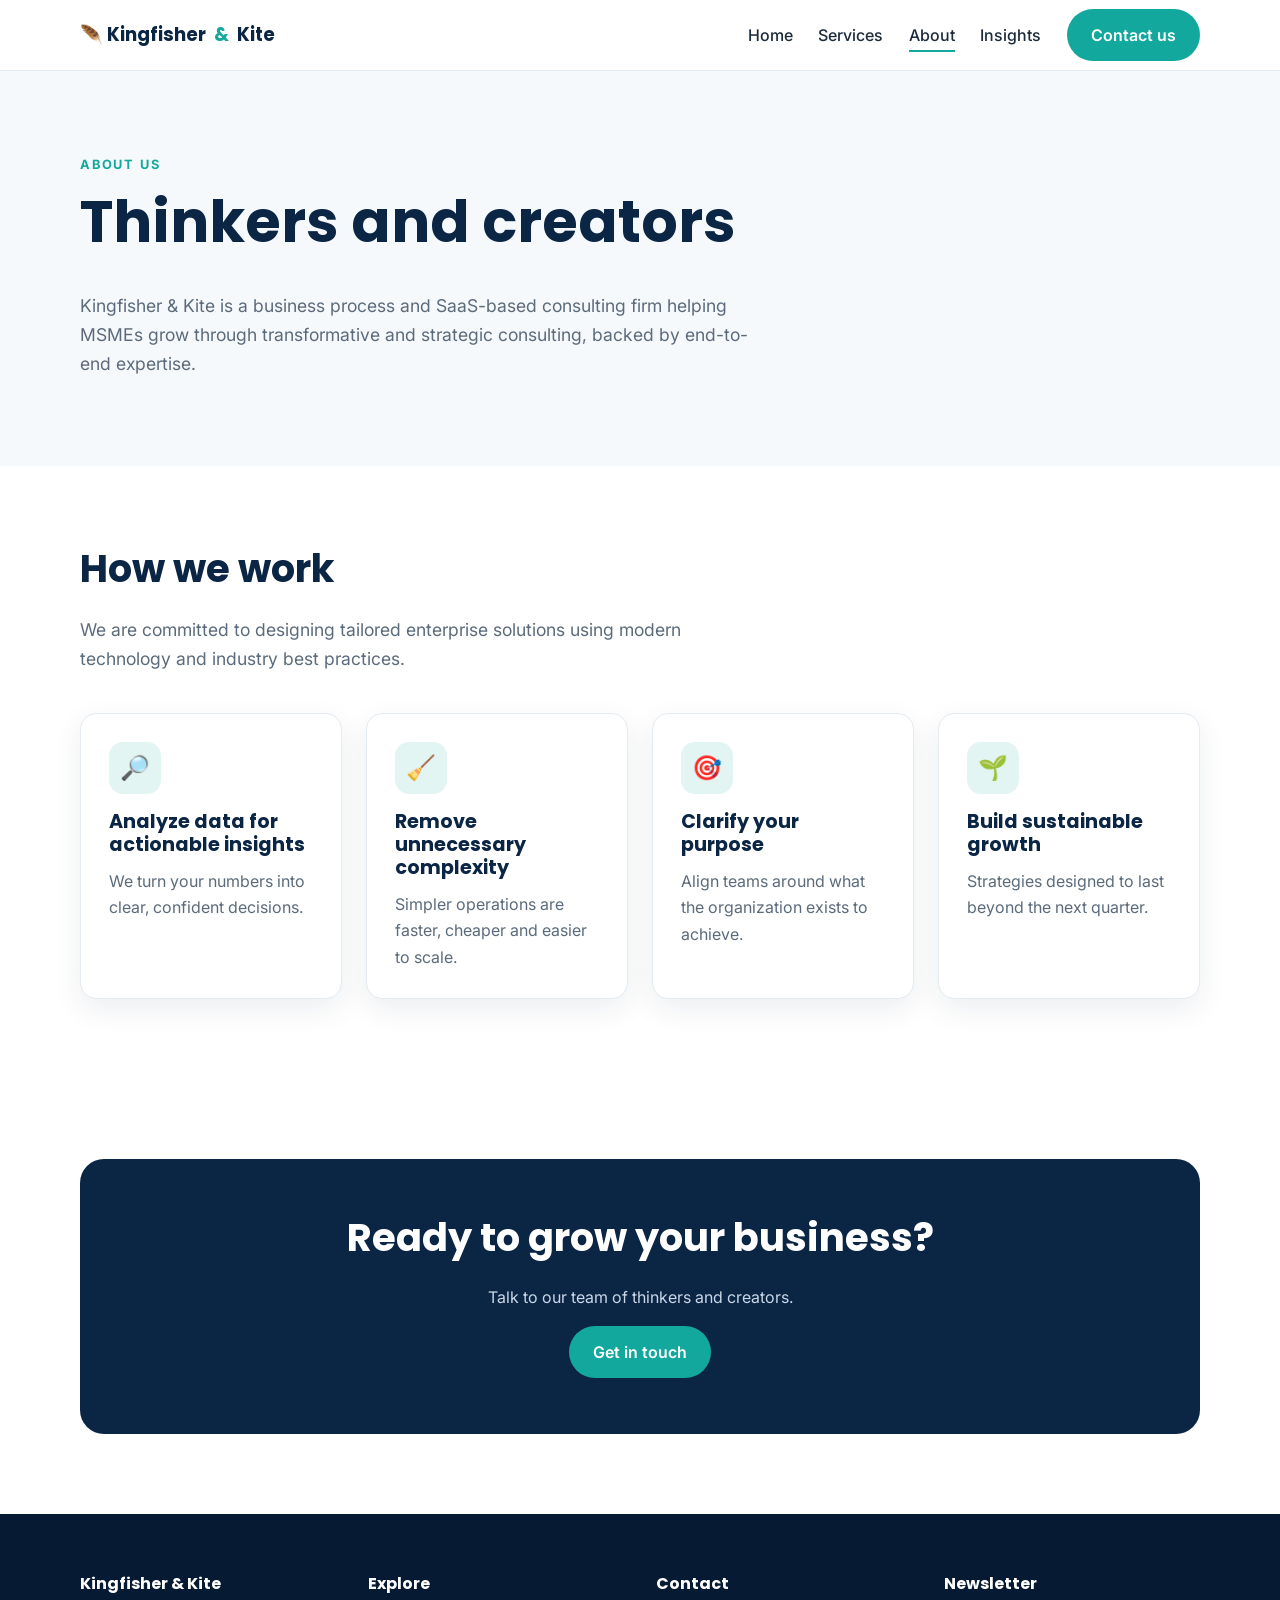
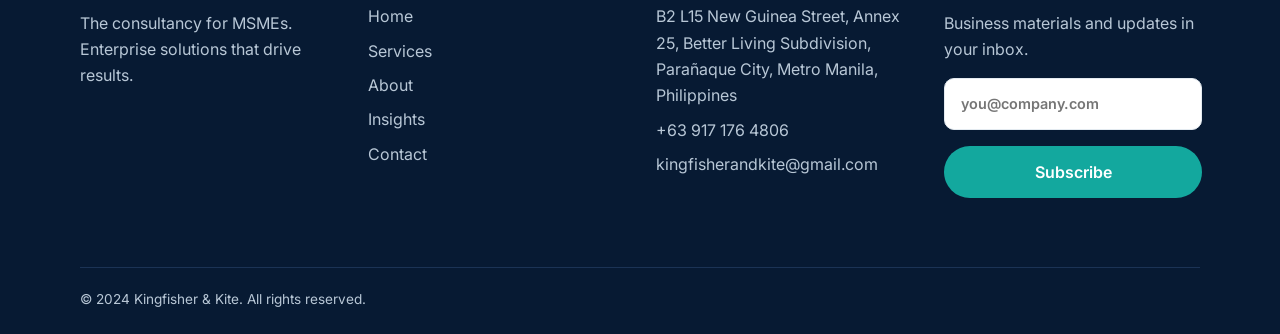
==== about.html @ 87bd72c3 "Add modern static Kingfisher & Kite website Co-authored-by: cmuycoque <316622444+cmuycoque@users.nor" ====
<!DOCTYPE html>
<html lang="en"><head><meta charset="utf-8"><meta name="viewport" content="width=device-width,initial-scale=1">
<title>About | Kingfisher &amp; Kite</title>
<meta name="description" content="Kingfisher &amp; Kite is a business process and SaaS-based consultancy helping MSMEs grow through transformative, strategic consulting.">
<link rel="preconnect" href="https://fonts.googleapis.com"><link rel="preconnect" href="https://fonts.gstatic.com" crossorigin>
<link href="https://fonts.googleapis.com/css2?family=Inter:wght@400;500;600&family=Poppins:wght@600;700&display=swap" rel="stylesheet">
<link rel="stylesheet" href="assets/style.css"></head><body>
<a class="skip" href="#main">Skip to content</a>
<header><div class="container nav"><a class="brand" href="index.html">🪶 Kingfisher <span>&amp;</span> Kite</a>
<button class="menu-btn" aria-label="Toggle menu" aria-expanded="false">☰</button>
<ul><li><a class="link" href="index.html">Home</a></li><li><a class="link" href="services.html">Services</a></li><li><a class="link" href="about.html" aria-current="page">About</a></li><li><a class="link" href="insights.html">Insights</a></li><li><a class="btn" href="contact.html">Contact us</a></li></ul></div></header>
<main id="main"><section class="page-hero alt"><div class="container"><p class="eyebrow">About us</p><h1>Thinkers and creators</h1><p class="lead">Kingfisher &amp; Kite is a business process and SaaS-based consulting firm helping MSMEs grow through transformative and strategic consulting, backed by end-to-end expertise.</p></div></section>
<section><div class="container"><h2>How we work</h2><p class="lead">We are committed to designing tailored enterprise solutions using modern technology and industry best practices.</p><div class="grid g4"><article class="card reveal"><div class="icon" aria-hidden="true">🔎</div><h3>Analyze data for actionable insights</h3><p>We turn your numbers into clear, confident decisions.</p></article><article class="card reveal"><div class="icon" aria-hidden="true">🧹</div><h3>Remove unnecessary complexity</h3><p>Simpler operations are faster, cheaper and easier to scale.</p></article><article class="card reveal"><div class="icon" aria-hidden="true">🎯</div><h3>Clarify your purpose</h3><p>Align teams around what the organization exists to achieve.</p></article><article class="card reveal"><div class="icon" aria-hidden="true">🌱</div><h3>Build sustainable growth</h3><p>Strategies designed to last beyond the next quarter.</p></article></div></div></section><section><div class="container"><div class="cta reveal"><h2>Ready to grow your business?</h2><p>Talk to our team of thinkers and creators.</p><a class="btn" href="contact.html">Get in touch</a></div></div></section></main>
<footer><div class="container"><div class="fgrid">
<div><h3>Kingfisher &amp; Kite</h3><p>The consultancy for MSMEs. Enterprise solutions that drive results.</p></div>
<div><h3>Explore</h3><ul><li><a href="index.html">Home</a></li><li><a href="services.html">Services</a></li><li><a href="about.html">About</a></li><li><a href="insights.html">Insights</a></li><li><a href="contact.html">Contact</a></li></ul></div>
<div><h3>Contact</h3><ul><li>B2 L15 New Guinea Street, Annex 25, Better Living Subdivision, Parañaque City, Metro Manila, Philippines</li><li><a href="tel:+639171764806">+63 917 176 4806</a></li><li><a href="mailto:kingfisherandkite@gmail.com">kingfisherandkite@gmail.com</a></li></ul></div>
<div><h3>Newsletter</h3><p>Business materials and updates in your inbox.</p>
<form data-demo="news"><label><input type="email" name="email" placeholder="you@company.com" required aria-label="Email address"></label><button class="btn" type="submit">Subscribe</button><div class="note" role="status"></div></form></div>
</div><div class="copy">© 2024 Kingfisher &amp; Kite. All rights reserved.</div></div></footer>
<script src="assets/main.js"></script></body></html>
---- assets/style.css ----
:root{--navy:#0b2545;--teal:#13a89e;--teal-d:#0e857d;--ink:#1c2b3a;--muted:#5b6b7b;--bg:#f6f9fb;--card:#fff;--line:#e3eaf0;--r:16px;--shadow:0 10px 30px rgba(11,37,69,.08)}
*{box-sizing:border-box}html{scroll-behavior:smooth}
body{margin:0;font-family:Inter,system-ui,-apple-system,"Segoe UI",Roboto,sans-serif;color:var(--ink);background:#fff;line-height:1.65}
h1,h2,h3{font-family:"Poppins",Inter,system-ui,sans-serif;color:var(--navy);line-height:1.2;margin:0 0 .6em}
h1{font-size:clamp(2.2rem,5vw,3.6rem)}h2{font-size:clamp(1.7rem,3.2vw,2.4rem)}h3{font-size:1.2rem}
a{color:var(--teal-d)}img{max-width:100%}
.container{width:min(1120px,92%);margin:auto}
.skip{position:absolute;left:-999px}.skip:focus{left:8px;top:8px;background:#fff;padding:8px;z-index:99}
header{position:sticky;top:0;background:rgba(255,255,255,.92);backdrop-filter:blur(10px);border-bottom:1px solid var(--line);z-index:10}
.nav{display:flex;align-items:center;justify-content:space-between;height:70px}
.brand{font-family:Poppins,sans-serif;font-weight:700;color:var(--navy);text-decoration:none;font-size:1.15rem;display:flex;gap:.5rem;align-items:center}
.brand span{color:var(--teal)}
.nav ul{display:flex;gap:1.6rem;list-style:none;margin:0;padding:0;align-items:center}
.nav a.link{color:var(--ink);text-decoration:none;font-weight:500;padding:.3rem 0;border-bottom:2px solid transparent}
.nav a.link:hover,.nav a.link[aria-current]{border-color:var(--teal)}
.menu-btn{display:none;background:none;border:1px solid var(--line);border-radius:8px;font-size:1.3rem;padding:.2rem .6rem;cursor:pointer}
.btn{display:inline-block;background:var(--teal);color:#fff;padding:.8rem 1.5rem;border-radius:999px;text-decoration:none;font-weight:600;border:0;cursor:pointer;font:inherit;font-weight:600;transition:.2s}
.btn:hover{background:var(--teal-d);transform:translateY(-2px)}
.btn.ghost{background:transparent;color:#fff;border:1.5px solid rgba(255,255,255,.6)}.btn.ghost:hover{background:rgba(255,255,255,.12)}
.hero{background:linear-gradient(135deg,var(--navy),#12467a 60%,#0e857d);color:#fff;padding:110px 0 120px;position:relative;overflow:hidden}
.hero:after{content:"";position:absolute;right:-120px;top:-120px;width:420px;height:420px;border-radius:50%;background:rgba(19,168,158,.25)}
.hero h1{color:#fff;max-width:800px}.hero p{max-width:620px;font-size:1.15rem;color:#d6e4f0}
.hero .actions{display:flex;gap:1rem;flex-wrap:wrap;margin-top:1.8rem;position:relative;z-index:1}
.page-hero{padding:70px 0}
.eyebrow{text-transform:uppercase;letter-spacing:.14em;font-size:.8rem;font-weight:700;color:var(--teal)}
section{padding:80px 0}.alt{background:var(--bg)}
.lead{max-width:680px;color:var(--muted);font-size:1.1rem}
.grid{display:grid;gap:24px;margin-top:40px}
.g2{grid-template-columns:repeat(auto-fit,minmax(320px,1fr))}.g3{grid-template-columns:repeat(auto-fit,minmax(260px,1fr))}.g4{grid-template-columns:repeat(auto-fit,minmax(230px,1fr))}
.card{background:var(--card);border:1px solid var(--line);border-radius:var(--r);padding:28px;box-shadow:var(--shadow);transition:.25s}
.card:hover{transform:translateY(-5px)}
.card p{color:var(--muted);margin:0}
.icon{width:52px;height:52px;border-radius:14px;background:rgba(19,168,158,.12);display:grid;place-items:center;font-size:1.5rem;margin-bottom:16px}
.stats{display:flex;gap:2rem;flex-wrap:wrap}.stat b{display:block;font-size:2rem;color:var(--navy);font-family:Poppins,sans-serif}
.cta{background:var(--navy);color:#fff;border-radius:24px;padding:56px;text-align:center}.cta h2{color:#fff}.cta p{color:#c9d8e6}
form{display:grid;gap:16px}
label{font-weight:600;font-size:.9rem;display:grid;gap:6px}
input,textarea{font:inherit;padding:.8rem 1rem;border:1px solid var(--line);border-radius:10px;background:#fff}
input:focus,textarea:focus,a:focus-visible,button:focus-visible{outline:3px solid rgba(19,168,158,.45);outline-offset:2px}
.note{font-size:.9rem;color:var(--teal-d);min-height:1.2em}
.tag{display:inline-block;font-size:.75rem;background:rgba(19,168,158,.12);color:var(--teal-d);padding:.2rem .7rem;border-radius:999px;font-weight:600;margin-bottom:12px}
footer{background:#071a33;color:#b8c7d6;padding:60px 0 24px}
footer h3{color:#fff;font-size:1rem}footer a{color:#b8c7d6;text-decoration:none}footer a:hover{color:#fff}
.fgrid{display:grid;gap:32px;grid-template-columns:repeat(auto-fit,minmax(220px,1fr))}
footer ul{list-style:none;padding:0;margin:0;display:grid;gap:8px}
.copy{border-top:1px solid #1b3355;margin-top:36px;padding-top:20px;font-size:.85rem}
.reveal{opacity:0;transform:translateY(20px);transition:.6s}.reveal.in{opacity:1;transform:none}
@media(max-width:800px){.menu-btn{display:block}.nav ul{display:none;position:absolute;top:70px;left:0;right:0;background:#fff;flex-direction:column;padding:20px;border-bottom:1px solid var(--line);align-items:flex-start}.nav ul.open{display:flex}.cta{padding:36px 22px}}
@media(prefers-reduced-motion:reduce){*{transition:none!important;scroll-behavior:auto}.reveal{opacity:1;transform:none}}
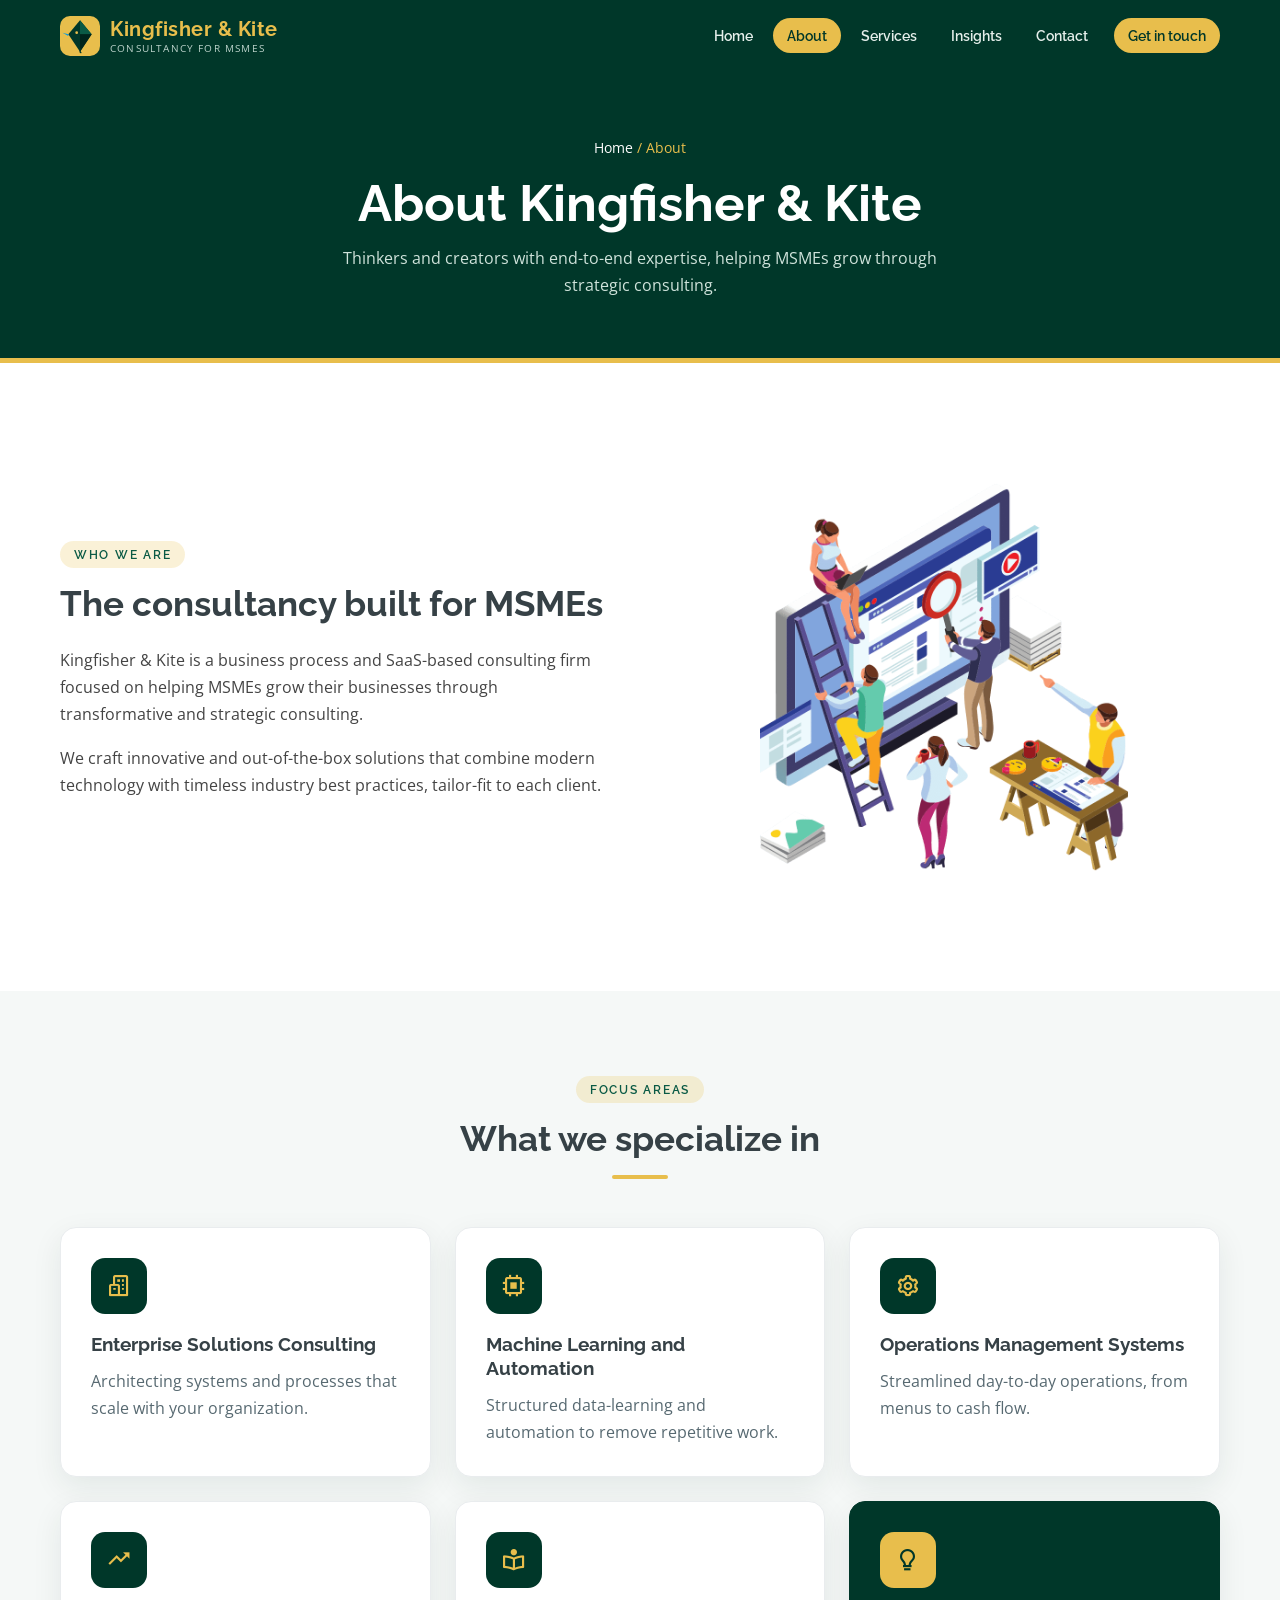
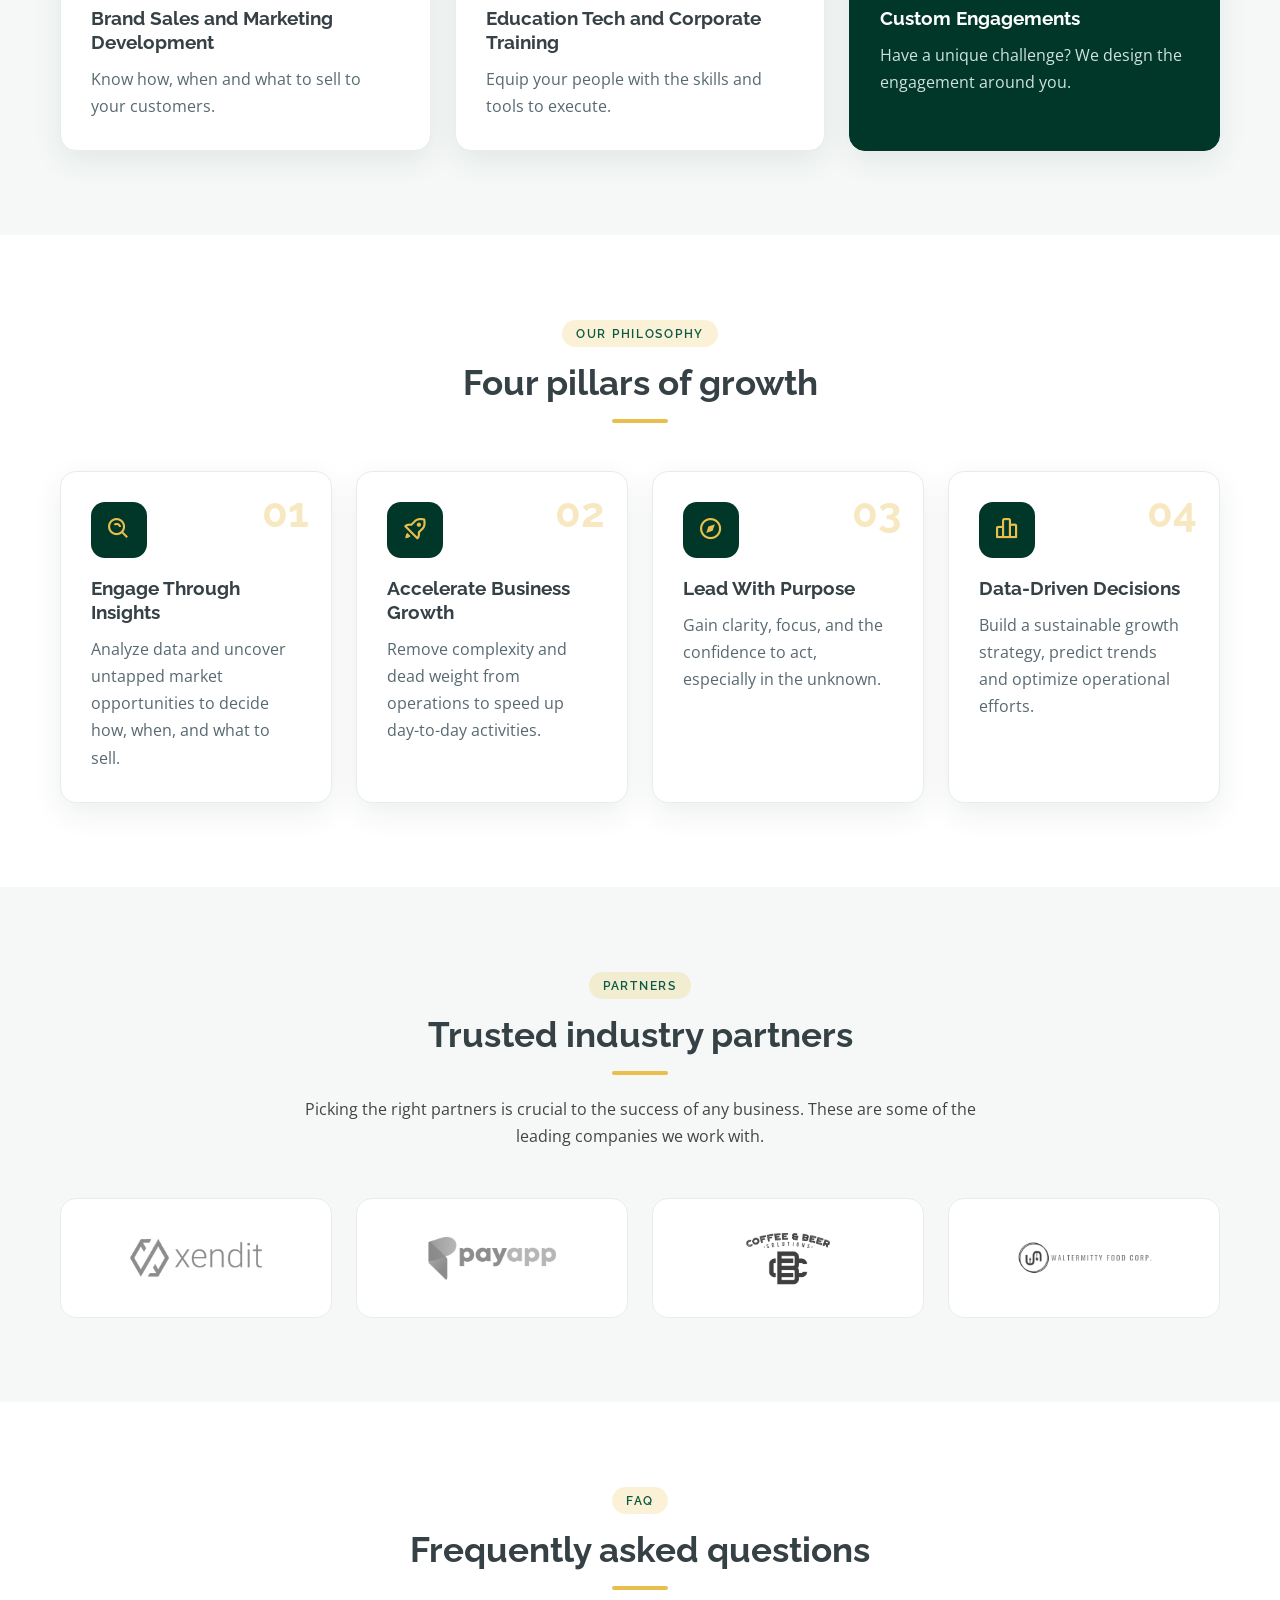
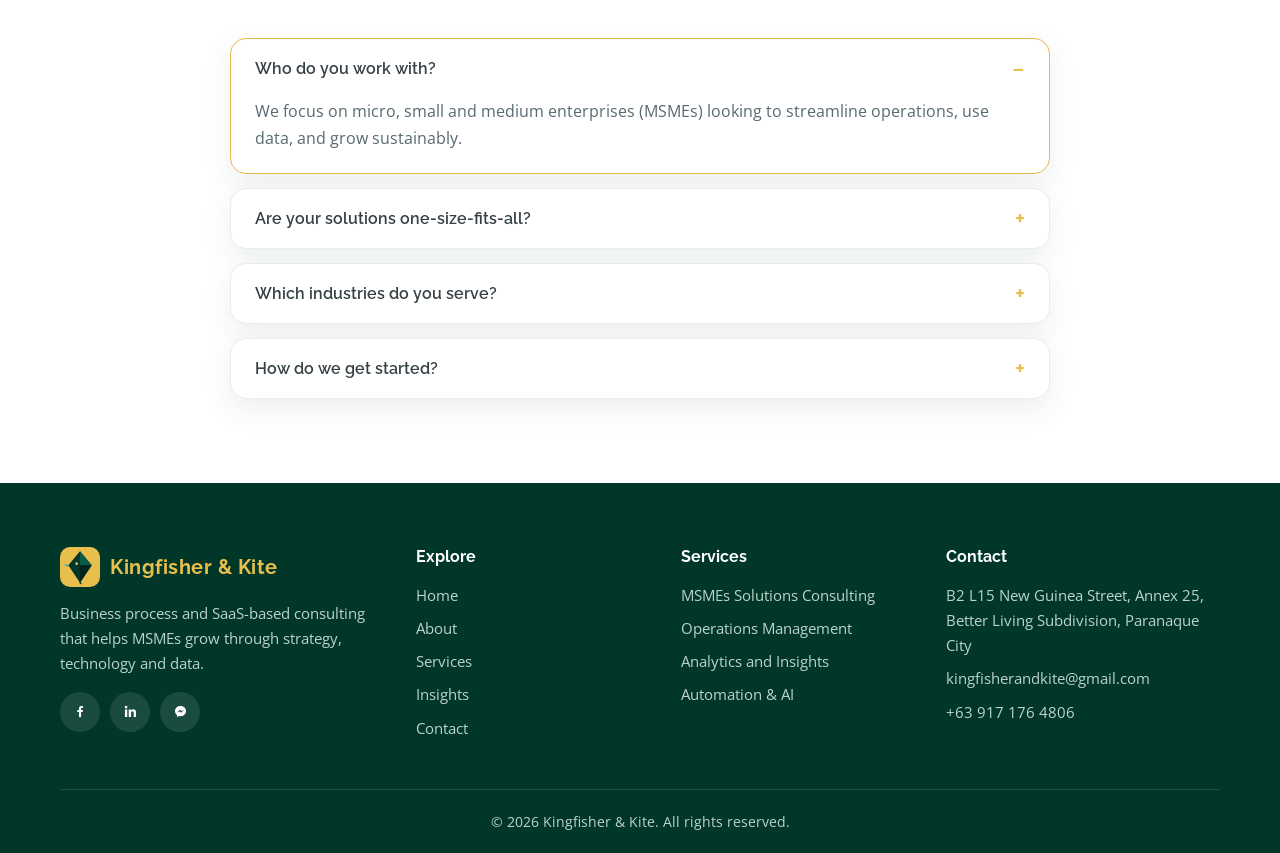
==== commit 00159360: "Modernize Kingfisher & Kite website Co-authored-by: Copilot App <223556219+Copilot@users.noreply.git" ====
--- a/about.html
+++ b/about.html
@@ -1,21 +1,93 @@
 <!DOCTYPE html>
-<html lang="en"><head><meta charset="utf-8"><meta name="viewport" content="width=device-width,initial-scale=1">
+<html lang="en">
+<head>
+<meta charset="utf-8">
+<meta name="viewport" content="width=device-width, initial-scale=1">
 <title>About | Kingfisher &amp; Kite</title>
-<meta name="description" content="Kingfisher &amp; Kite is a business process and SaaS-based consultancy helping MSMEs grow through transformative, strategic consulting.">
+<meta name="description" content="Learn about Kingfisher & Kite, a business process and SaaS-based consulting firm for MSMEs.">
+<meta name="theme-color" content="#003729">
+<link rel="icon" href="assets/img/faviconre.png">
 <link rel="preconnect" href="https://fonts.googleapis.com"><link rel="preconnect" href="https://fonts.gstatic.com" crossorigin>
-<link href="https://fonts.googleapis.com/css2?family=Inter:wght@400;500;600&family=Poppins:wght@600;700&display=swap" rel="stylesheet">
-<link rel="stylesheet" href="assets/style.css"></head><body>
+<link href="https://fonts.googleapis.com/css?family=Open+Sans:400,600,700|Raleway:500,600,700|Poppins:600,700&display=swap" rel="stylesheet">
+<link href="https://cdn.jsdelivr.net/npm/boxicons@2.1.4/css/boxicons.min.css" rel="stylesheet">
+<link href="assets/css/style.css" rel="stylesheet">
+</head>
+<body>
 <a class="skip" href="#main">Skip to content</a>
-<header><div class="container nav"><a class="brand" href="index.html">🪶 Kingfisher <span>&amp;</span> Kite</a>
-<button class="menu-btn" aria-label="Toggle menu" aria-expanded="false">☰</button>
-<ul><li><a class="link" href="index.html">Home</a></li><li><a class="link" href="services.html">Services</a></li><li><a class="link" href="about.html" aria-current="page">About</a></li><li><a class="link" href="insights.html">Insights</a></li><li><a class="btn" href="contact.html">Contact us</a></li></ul></div></header>
-<main id="main"><section class="page-hero alt"><div class="container"><p class="eyebrow">About us</p><h1>Thinkers and creators</h1><p class="lead">Kingfisher &amp; Kite is a business process and SaaS-based consulting firm helping MSMEs grow through transformative and strategic consulting, backed by end-to-end expertise.</p></div></section>
-<section><div class="container"><h2>How we work</h2><p class="lead">We are committed to designing tailored enterprise solutions using modern technology and industry best practices.</p><div class="grid g4"><article class="card reveal"><div class="icon" aria-hidden="true">🔎</div><h3>Analyze data for actionable insights</h3><p>We turn your numbers into clear, confident decisions.</p></article><article class="card reveal"><div class="icon" aria-hidden="true">🧹</div><h3>Remove unnecessary complexity</h3><p>Simpler operations are faster, cheaper and easier to scale.</p></article><article class="card reveal"><div class="icon" aria-hidden="true">🎯</div><h3>Clarify your purpose</h3><p>Align teams around what the organization exists to achieve.</p></article><article class="card reveal"><div class="icon" aria-hidden="true">🌱</div><h3>Build sustainable growth</h3><p>Strategies designed to last beyond the next quarter.</p></article></div></div></section><section><div class="container"><div class="cta reveal"><h2>Ready to grow your business?</h2><p>Talk to our team of thinkers and creators.</p><a class="btn" href="contact.html">Get in touch</a></div></div></section></main>
-<footer><div class="container"><div class="fgrid">
-<div><h3>Kingfisher &amp; Kite</h3><p>The consultancy for MSMEs. Enterprise solutions that drive results.</p></div>
-<div><h3>Explore</h3><ul><li><a href="index.html">Home</a></li><li><a href="services.html">Services</a></li><li><a href="about.html">About</a></li><li><a href="insights.html">Insights</a></li><li><a href="contact.html">Contact</a></li></ul></div>
-<div><h3>Contact</h3><ul><li>B2 L15 New Guinea Street, Annex 25, Better Living Subdivision, Parañaque City, Metro Manila, Philippines</li><li><a href="tel:+639171764806">+63 917 176 4806</a></li><li><a href="mailto:kingfisherandkite@gmail.com">kingfisherandkite@gmail.com</a></li></ul></div>
-<div><h3>Newsletter</h3><p>Business materials and updates in your inbox.</p>
-<form data-demo="news"><label><input type="email" name="email" placeholder="you@company.com" required aria-label="Email address"></label><button class="btn" type="submit">Subscribe</button><div class="note" role="status"></div></form></div>
-</div><div class="copy">© 2024 Kingfisher &amp; Kite. All rights reserved.</div></div></footer>
-<script src="assets/main.js"></script></body></html>+<header id="header"><div class="container">
+  <a class="logo" href="index.html"><img src="assets/img/logo.svg" alt=""><span>Kingfisher &amp; Kite<small>Consultancy for MSMEs</small></span></a>
+  <button class="burger" aria-label="Menu" aria-expanded="false"><i class="bx bx-menu"></i></button>
+  <ul class="nav">
+    <li><a href="index.html">Home</a></li><li><a href="about.html">About</a></li><li><a href="services.html">Services</a></li><li><a href="insights.html">Insights</a></li><li><a href="contact.html">Contact</a></li>
+    <li><a class="cta" href="contact.html">Get in touch</a></li>
+  </ul>
+</div></header>
+
+<main id="main">
+<section class="page-hero"><div class="container"><div class="crumbs"><a href="index.html">Home</a> / About</div><h1>About Kingfisher &amp; Kite</h1><p>Thinkers and creators with end-to-end expertise, helping MSMEs grow through strategic consulting.</p></div></section>
+
+<section class="section"><div class="container split">
+  <div class="reveal"><span class="eyebrow">Who We Are</span><h2>The consultancy built for MSMEs</h2>
+    <p>Kingfisher &amp; Kite is a business process and SaaS-based consulting firm focused on helping MSMEs grow their businesses through transformative and strategic consulting.</p>
+    <p>We craft innovative and out-of-the-box solutions that combine modern technology with timeless industry best practices, tailor-fit to each client.</p></div>
+  <img class="reveal" src="assets/img/about1.png" alt="Team building a digital solution" width="460" height="460">
+</div></section>
+
+<section class="section alt"><div class="container">
+  <div class="section-head reveal"><span class="eyebrow">Focus Areas</span><h2>What we specialize in</h2></div>
+  <div class="grid g3">
+    <article class="card reveal"><div class="icon"><i class="bx bx-buildings"></i></div><h3>Enterprise Solutions Consulting</h3><p>Architecting systems and processes that scale with your organization.</p></article>
+    <article class="card reveal"><div class="icon"><i class="bx bx-chip"></i></div><h3>Machine Learning and Automation</h3><p>Structured data-learning and automation to remove repetitive work.</p></article>
+    <article class="card reveal"><div class="icon"><i class="bx bx-cog"></i></div><h3>Operations Management Systems</h3><p>Streamlined day-to-day operations, from menus to cash flow.</p></article>
+    <article class="card reveal"><div class="icon"><i class="bx bx-trending-up"></i></div><h3>Brand Sales and Marketing Development</h3><p>Know how, when and what to sell to your customers.</p></article>
+    <article class="card reveal"><div class="icon"><i class="bx bx-book-reader"></i></div><h3>Education Tech and Corporate Training</h3><p>Equip your people with the skills and tools to execute.</p></article>
+    <article class="card dark reveal"><div class="icon"><i class="bx bx-bulb"></i></div><h3>Custom Engagements</h3><p>Have a unique challenge? We design the engagement around you.</p></article>
+  </div>
+</div></section>
+
+<section class="section"><div class="container">
+  <div class="section-head reveal"><span class="eyebrow">Our Philosophy</span><h2>Four pillars of growth</h2></div>
+  <div class="grid g4">
+    <article class="card reveal"><span class="num">01</span><div class="icon"><i class="bx bx-search-alt"></i></div><h3>Engage Through Insights</h3><p>Analyze data and uncover untapped market opportunities to decide how, when, and what to sell.</p></article>
+    <article class="card reveal"><span class="num">02</span><div class="icon"><i class="bx bx-rocket"></i></div><h3>Accelerate Business Growth</h3><p>Remove complexity and dead weight from operations to speed up day-to-day activities.</p></article>
+    <article class="card reveal"><span class="num">03</span><div class="icon"><i class="bx bx-compass"></i></div><h3>Lead With Purpose</h3><p>Gain clarity, focus, and the confidence to act, especially in the unknown.</p></article>
+    <article class="card reveal"><span class="num">04</span><div class="icon"><i class="bx bx-bar-chart-alt-2"></i></div><h3>Data-Driven Decisions</h3><p>Build a sustainable growth strategy, predict trends and optimize operational efforts.</p></article>
+  </div>
+</div></section>
+
+<section class="section alt"><div class="container">
+  <div class="section-head reveal"><span class="eyebrow">Partners</span><h2>Trusted industry partners</h2><p>Picking the right partners is crucial to the success of any business. These are some of the leading companies we work with.</p></div>
+  <div class="partners reveal">
+    <div class="partner"><img src="assets/img/clients/xendit.png" alt="Xendit" loading="lazy"></div>
+    <div class="partner"><img src="assets/img/clients/payapp.png" alt="PayApp" loading="lazy"></div>
+    <div class="partner"><img src="assets/img/clients/cb.png" alt="CB" loading="lazy"></div>
+    <div class="partner"><img src="assets/img/clients/waltermity.png" alt="Waltermity" loading="lazy"></div>
+  </div>
+</div></section>
+
+<section class="section"><div class="container">
+  <div class="section-head reveal"><span class="eyebrow">FAQ</span><h2>Frequently asked questions</h2></div>
+  <div class="faq reveal">
+    <details open><summary>Who do you work with?</summary><p>We focus on micro, small and medium enterprises (MSMEs) looking to streamline operations, use data, and grow sustainably.</p></details>
+    <details><summary>Are your solutions one-size-fits-all?</summary><p>No. Every solution is customized and tailor-fit to the client's context, goals and resources.</p></details>
+    <details><summary>Which industries do you serve?</summary><p>Our team has end-to-end expertise across different sectors, including food and beverage, retail, fintech and education.</p></details>
+    <details><summary>How do we get started?</summary><p>Send us a message or email. We'll set up a discovery conversation to understand your business and recommend next steps.</p></details>
+  </div>
+</div></section>
+</main>
+
+<footer><div class="container">
+  <div class="grid">
+    <div><a class="logo" href="index.html"><img src="assets/img/logo.svg" alt=""><span>Kingfisher &amp; Kite</span></a>
+      <p style="margin-top:14px">Business process and SaaS-based consulting that helps MSMEs grow through strategy, technology and data.</p>
+      <div class="social"><a href="https://www.facebook.com/kingfisherandkite" aria-label="Facebook" target="_blank" rel="noopener"><i class="bx bxl-facebook"></i></a><a href="https://www.linkedin.com/company/kingfisherandkite" aria-label="LinkedIn" target="_blank" rel="noopener"><i class="bx bxl-linkedin"></i></a><a href="http://m.me/kingfisherandkite" aria-label="Messenger" target="_blank" rel="noopener"><i class="bx bxl-messenger"></i></a></div></div>
+    <div><h4>Explore</h4><ul><li><a href="index.html">Home</a></li><li><a href="about.html">About</a></li><li><a href="services.html">Services</a></li><li><a href="insights.html">Insights</a></li><li><a href="contact.html">Contact</a></li></ul></div>
+    <div><h4>Services</h4><ul><li><a href="services.html#consulting">MSMEs Solutions Consulting</a></li><li><a href="services.html#operations">Operations Management</a></li><li><a href="services.html#analytics">Analytics and Insights</a></li><li><a href="services.html#automation">Automation &amp; AI</a></li></ul></div>
+    <div><h4>Contact</h4><ul><li>B2 L15 New Guinea Street, Annex 25, Better Living Subdivision, Paranaque City</li><li><a href="mailto:kingfisherandkite@gmail.com">kingfisherandkite@gmail.com</a></li><li><a href="tel:+639171764806">+63 917 176 4806</a></li></ul></div>
+  </div>
+  <div class="copy">&copy; 2026 Kingfisher &amp; Kite. All rights reserved.</div>
+</div></footer>
+<button class="totop" aria-label="Back to top">↑</button>
+<script src="assets/js/main.js"></script>
+</body>
+</html>
--- a/assets/css/style.css
+++ b/assets/css/style.css
@@ -0,0 +1,174 @@
+:root{--green:#003729;--green-2:#0a5a45;--gold:#E8BE4C;--blue:#009cea;--ink:#364146;--muted:#576971;--text:#444;--bg:#f5f8f7;--line:#e9ecee;--r:16px;--shadow:0 10px 30px rgba(0,55,41,.08);--shadow-h:0 18px 40px rgba(0,55,41,.16)}
+*{box-sizing:border-box}
+html{scroll-behavior:smooth;scroll-padding-top:84px}
+body{margin:0;font-family:"Open Sans",sans-serif;color:var(--text);line-height:1.7;background:#fff;-webkit-font-smoothing:antialiased}
+img{max-width:100%;height:auto;display:block}
+a{color:var(--green-2);text-decoration:none;transition:.25s}
+a:hover{color:var(--gold)}
+h1,h2,h3,h4{font-family:"Raleway","Poppins",sans-serif;color:var(--ink);line-height:1.25;margin:0 0 .6em}
+h1{font-size:clamp(2rem,4.6vw,3.2rem);font-weight:700}
+h2{font-size:clamp(1.6rem,3vw,2.2rem);font-weight:700}
+h3{font-size:1.2rem;font-weight:700}
+p{margin:0 0 1em}
+.container{width:min(1160px,100% - 2.5rem);margin-inline:auto}
+.section{padding:84px 0}
+.section.alt{background:var(--bg)}
+.section-head{text-align:center;max-width:720px;margin:0 auto 48px}
+.eyebrow{display:inline-block;font:600 .78rem "Raleway",sans-serif;letter-spacing:.14em;text-transform:uppercase;color:var(--green-2);background:rgba(232,190,76,.22);padding:6px 14px;border-radius:99px;margin-bottom:14px}
+.section-head h2::after{content:"";display:block;width:56px;height:4px;border-radius:4px;background:var(--gold);margin:14px auto 0}
+.skip{position:absolute;left:-999px}.skip:focus{left:10px;top:10px;background:#fff;padding:8px;z-index:2000}
+
+/* header */
+#header{position:fixed;inset:0 0 auto 0;height:72px;background:var(--green);z-index:1000;transition:.3s}
+#header.scrolled{box-shadow:0 4px 20px rgba(0,0,0,.25)}
+#header .container{display:flex;align-items:center;justify-content:space-between;height:100%}
+.logo{display:flex;align-items:center;gap:10px;color:var(--gold);font:700 1.25rem "Raleway",sans-serif;letter-spacing:.5px}
+.logo img{width:40px;height:40px}.logo:hover{color:#fff}
+.logo small{display:block;font:400 .62rem "Open Sans",sans-serif;letter-spacing:.12em;text-transform:uppercase;color:#bcd3cb}
+.nav{display:flex;gap:6px;align-items:center;list-style:none;margin:0;padding:0}
+.nav a{color:#e5efeb;font:600 .9rem "Raleway",sans-serif;padding:9px 14px;border-radius:99px}
+.nav a:hover,.nav a.active{color:var(--green);background:var(--gold)}
+.nav .cta{background:var(--gold);color:var(--green);margin-left:6px}
+.nav .cta:hover{background:#fff}
+.burger{display:none;background:none;border:0;color:var(--gold);font-size:1.8rem;cursor:pointer}
+
+/* buttons */
+.btn{display:inline-flex;align-items:center;gap:8px;font:600 .8rem "Raleway",sans-serif;letter-spacing:1px;text-transform:uppercase;padding:13px 30px;border-radius:99px;border:2px solid var(--green);background:var(--green);color:#fff;cursor:pointer;transition:.25s}
+.btn:hover{background:var(--gold);border-color:var(--gold);color:var(--green);transform:translateY(-2px)}
+.btn.ghost{background:transparent;color:var(--green)}
+.btn.ghost:hover{background:var(--green);color:#fff;border-color:var(--green)}
+.btn.gold{background:var(--gold);border-color:var(--gold);color:var(--green)}
+.btn.gold:hover{background:#fff;border-color:#fff}
+
+/* hero */
+.hero{margin-top:72px;padding:80px 0;background:linear-gradient(135deg,#f5f8f7 0%,#e6f4fb 100%);position:relative;overflow:hidden}
+.hero::before{content:"";position:absolute;right:-120px;top:-120px;width:520px;height:520px;border-radius:50%;background:radial-gradient(circle,rgba(232,190,76,.35),transparent 70%)}
+.hero .grid{display:grid;grid-template-columns:1.1fr .9fr;gap:40px;align-items:center;position:relative}
+.hero h2{color:var(--muted);font-size:1.3rem;font-weight:500;margin-bottom:28px}
+.hero .actions{display:flex;gap:14px;flex-wrap:wrap}
+.hero img{width:min(430px,100%);margin-inline:auto;animation:float 6s ease-in-out infinite}
+@keyframes float{50%{transform:translateY(-12px)}}
+.page-hero{margin-top:72px;padding:64px 0;background:var(--green);color:#cfe3db;text-align:center;position:relative;overflow:hidden}
+.page-hero::after{content:"";position:absolute;left:0;right:0;bottom:0;height:5px;background:var(--gold)}
+.page-hero h1{color:#fff;margin-bottom:10px}
+.page-hero p{max-width:640px;margin:0 auto}
+.crumbs{font-size:.85rem;margin-bottom:12px;color:var(--gold)}.crumbs a{color:#fff}
+
+/* stats */
+.stats{background:var(--green);padding:44px 0}
+.stats .grid{display:grid;grid-template-columns:repeat(4,1fr);gap:20px;text-align:center}
+.stat b{display:block;font:700 2.4rem "Raleway",sans-serif;color:var(--gold)}
+.stat span{color:#cfe3db;font-size:.92rem}
+
+/* grids & cards */
+.grid{display:grid;gap:24px}
+.g2{grid-template-columns:repeat(2,1fr)}.g3{grid-template-columns:repeat(3,1fr)}.g4{grid-template-columns:repeat(4,1fr)}
+.card{background:#fff;border:1px solid var(--line);border-radius:var(--r);padding:30px;box-shadow:var(--shadow);transition:.3s;height:100%;display:flex;flex-direction:column;position:relative}
+.card:hover{transform:translateY(-6px);box-shadow:var(--shadow-h);border-color:var(--gold)}
+.card p{color:var(--muted);margin-bottom:0}
+.card .more{margin-top:auto;padding-top:16px;font-weight:600;font-size:.9rem}
+.icon{width:56px;height:56px;border-radius:14px;display:grid;place-items:center;background:var(--green);color:var(--gold);font-size:1.6rem;margin-bottom:18px;flex:none}
+.card.dark{background:var(--green);border-color:var(--green)}
+.card.dark h3{color:#fff}.card.dark p{color:#cfe3db}
+.card.dark .icon{background:var(--gold);color:var(--green)}
+.card .num{position:absolute;right:22px;top:16px;font:700 2.6rem "Raleway",sans-serif;color:rgba(232,190,76,.35)}
+.list{list-style:none;margin:0;padding:0}
+.list li{padding:8px 0 8px 32px;position:relative}
+.list li::before{content:"\2713";position:absolute;left:0;top:8px;width:22px;height:22px;border-radius:50%;background:var(--gold);color:var(--green);font-size:.75rem;font-weight:700;display:grid;place-items:center;line-height:1}
+
+/* split */
+.split{display:grid;grid-template-columns:1fr 1fr;gap:56px;align-items:center}
+.split.rev>:first-child{order:2}
+.split .card{height:auto;padding:40px}
+.split img{width:min(460px,100%);margin-inline:auto}
+
+/* tabs */
+.tabs{display:grid;grid-template-columns:repeat(4,1fr);gap:10px;margin-bottom:20px}
+.tab{background:#fff;border:1px solid var(--line);border-radius:var(--r);padding:16px;font:600 .95rem "Raleway",sans-serif;color:var(--ink);cursor:pointer;text-align:center;transition:.25s}
+.tab:hover{border-color:var(--gold)}
+.tab[aria-selected=true]{background:var(--green);color:var(--gold);border-color:var(--green)}
+.panel{display:none;background:#fff;border:1px solid var(--line);border-left:5px solid var(--gold);border-radius:var(--r);padding:30px;box-shadow:var(--shadow);animation:fade .4s}
+.panel.on{display:block}.panel p{margin:0}
+@keyframes fade{from{opacity:0;transform:translateY(8px)}}
+
+/* partners */
+.partners{display:grid;grid-template-columns:repeat(4,1fr);gap:24px}
+.partner{background:#fff;border:1px solid var(--line);border-radius:var(--r);height:120px;display:grid;place-items:center;padding:20px;transition:.3s}
+.partner:hover{box-shadow:var(--shadow-h);border-color:var(--gold)}
+.partner img{max-height:60px;width:auto;object-fit:contain;filter:grayscale(1);opacity:.75;transition:.3s}
+.partner:hover img{filter:none;opacity:1}
+
+/* process */
+.steps{counter-reset:s}
+.step{counter-increment:s}
+.step .icon::before{content:counter(s);font:700 1.4rem "Raleway",sans-serif}
+.step .icon{font-size:0}
+
+/* faq */
+.faq{max-width:820px;margin:0 auto;display:grid;gap:14px}
+details{background:#fff;border:1px solid var(--line);border-radius:var(--r);padding:0 24px;box-shadow:var(--shadow)}
+details[open]{border-color:var(--gold)}
+summary{cursor:pointer;list-style:none;padding:20px 30px 20px 0;font:600 1rem "Raleway",sans-serif;color:var(--ink);position:relative}
+summary::-webkit-details-marker{display:none}
+summary::after{content:"+";position:absolute;right:0;top:50%;transform:translateY(-50%);font-size:1.5rem;color:var(--gold)}
+details[open] summary::after{content:"\2212"}
+details p{padding-bottom:20px;margin:0;color:var(--muted)}
+
+/* cta band */
+.band{background:linear-gradient(135deg,var(--green),var(--green-2));color:#cfe3db;border-radius:24px;padding:56px 40px;text-align:center}
+.band h2{color:#fff}.band .actions{display:flex;gap:14px;justify-content:center;flex-wrap:wrap;margin-top:24px}
+
+/* contact */
+.contact{display:grid;grid-template-columns:.9fr 1.1fr;gap:28px;align-items:stretch}
+.info{display:grid;gap:18px}
+.info .card{flex-direction:row;gap:18px;align-items:center;padding:22px}
+.info .icon{margin:0}
+.info h3{margin:0 0 2px;font-size:1rem}
+.form label{display:block;font-weight:600;font-size:.88rem;margin-bottom:6px;color:var(--ink)}
+.form .row{display:grid;grid-template-columns:1fr 1fr;gap:16px}
+.form input,.form select,.form textarea{width:100%;font:inherit;padding:12px 14px;border:1px solid #d5dcdf;border-radius:10px;background:#fff;margin-bottom:16px;transition:.2s}
+.form input:focus,.form select:focus,.form textarea:focus{outline:0;border-color:var(--gold);box-shadow:0 0 0 3px rgba(232,190,76,.3)}
+.form textarea{min-height:130px;resize:vertical}
+.form .note{font-size:.88rem;margin:12px 0 0;color:var(--green-2);font-weight:600;min-height:1.4em}
+.map{border:0;width:100%;height:340px;border-radius:var(--r);box-shadow:var(--shadow)}
+
+/* insights */
+.tag{display:inline-block;font:600 .72rem "Raleway",sans-serif;letter-spacing:.1em;text-transform:uppercase;padding:4px 12px;border-radius:99px;background:rgba(0,156,234,.12);color:#0079b8;margin-bottom:12px;align-self:flex-start}
+.meta{font-size:.82rem;color:#8a979c;margin-top:14px}
+.filters{display:flex;gap:10px;justify-content:center;flex-wrap:wrap;margin-bottom:36px}
+.filters button{border:1px solid var(--line);background:#fff;padding:8px 20px;border-radius:99px;font:600 .85rem "Raleway",sans-serif;cursor:pointer;color:var(--ink);transition:.2s}
+.filters button.on,.filters button:hover{background:var(--green);color:var(--gold);border-color:var(--green)}
+
+/* footer */
+footer{background:var(--green);color:#bcd3cb;padding-top:64px;font-size:.93rem}
+footer .grid{grid-template-columns:1.4fr 1fr 1fr 1.2fr;gap:36px}
+footer h4{color:#fff;font-size:1rem;margin-bottom:16px}
+footer a{color:#bcd3cb}footer a:hover{color:var(--gold)}
+footer ul{list-style:none;margin:0;padding:0;display:grid;gap:8px}
+.social{display:flex;gap:10px;margin-top:16px}
+.social a{width:40px;height:40px;border-radius:50%;background:rgba(255,255,255,.1);display:grid;place-items:center;color:#fff}
+.social a:hover{background:var(--gold);color:var(--green)}
+.copy{margin-top:48px;padding:20px 0;border-top:1px solid rgba(255,255,255,.12);text-align:center;font-size:.85rem}
+.totop{position:fixed;right:20px;bottom:20px;width:46px;height:46px;border-radius:50%;background:var(--gold);color:var(--green);border:0;font-size:1.3rem;cursor:pointer;opacity:0;pointer-events:none;transition:.3s;z-index:900;box-shadow:var(--shadow-h)}
+.totop.show{opacity:1;pointer-events:auto}
+
+.reveal{opacity:0;transform:translateY(24px);transition:opacity .7s,transform .7s}
+.reveal.in{opacity:1;transform:none}
+@media (prefers-reduced-motion:reduce){.reveal{opacity:1;transform:none;transition:none}.hero img{animation:none}html{scroll-behavior:auto}}
+
+@media (max-width:992px){
+.g3,.g4,.partners,.tabs,.stats .grid{grid-template-columns:repeat(2,1fr)}
+.hero .grid,.split,.contact{grid-template-columns:minmax(0,1fr)}
+.split.rev>:first-child{order:0}
+.hero{padding:56px 0}.hero img{width:min(320px,100%)}
+footer .grid{grid-template-columns:1fr 1fr}
+.burger{display:block}
+.nav{position:absolute;top:72px;left:0;right:0;background:var(--green);flex-direction:column;padding:14px 20px 20px;display:none;align-items:stretch;box-shadow:0 10px 20px rgba(0,0,0,.2)}
+.nav.open{display:flex}.nav a{display:block}.nav .cta{margin:6px 0 0;text-align:center}
+}
+@media (max-width:600px){
+.section{padding:60px 0}
+.g2,.g3,.g4,.partners,.tabs,.form .row,footer .grid{grid-template-columns:minmax(0,1fr)}
+.stats .grid{grid-template-columns:repeat(2,1fr)}
+.band{padding:40px 22px}
+}
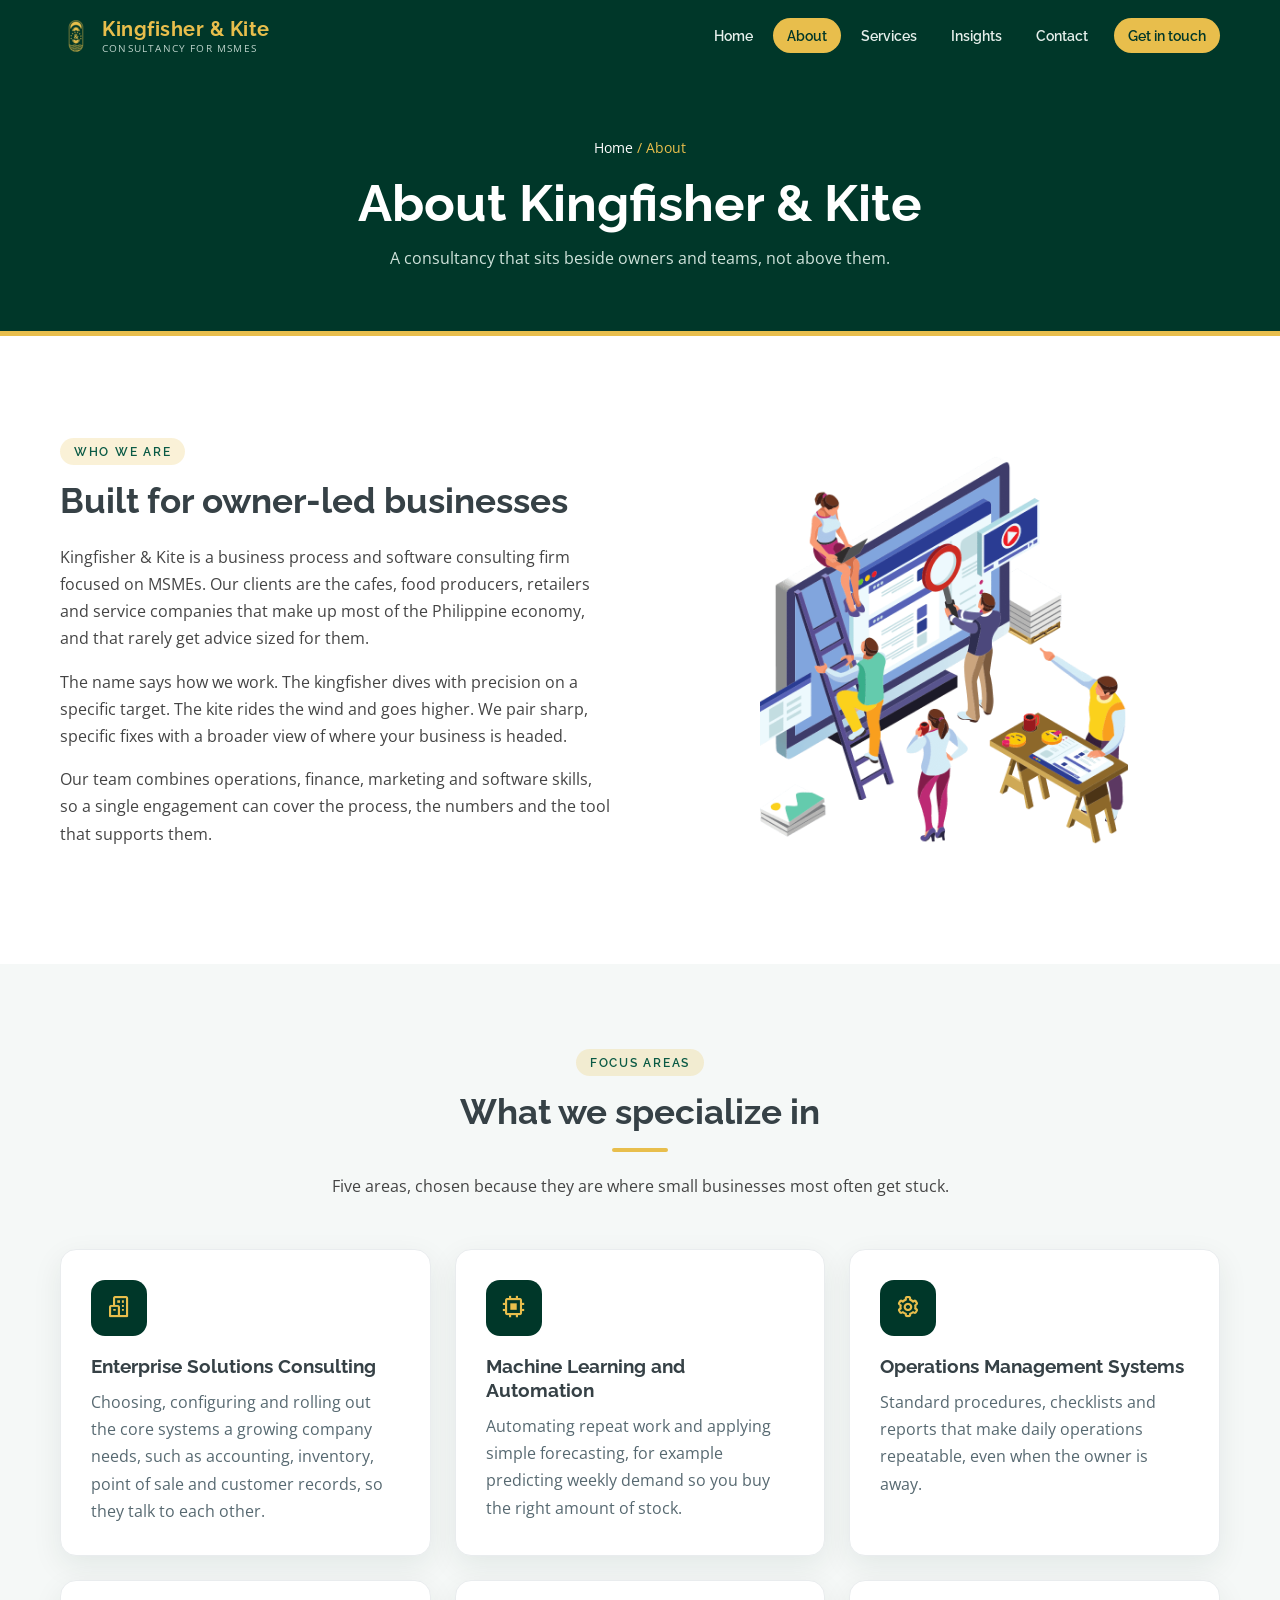
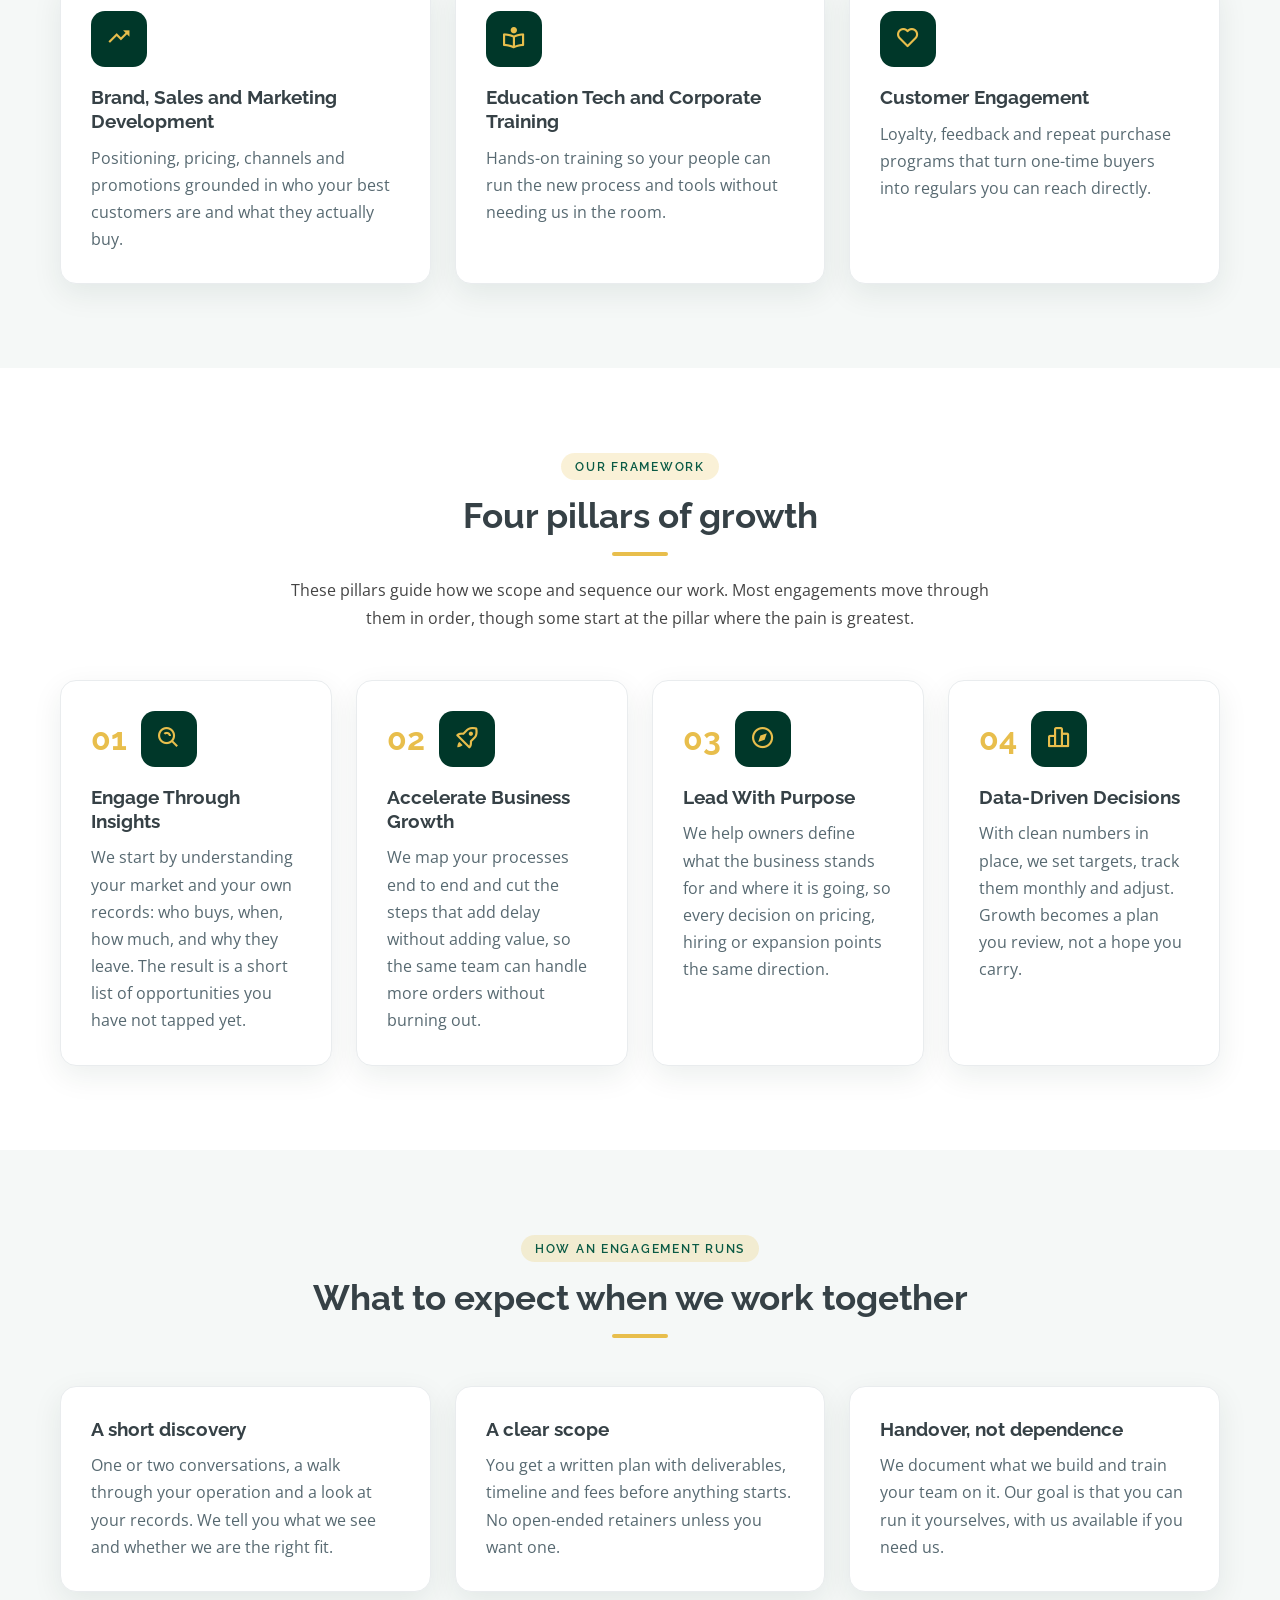
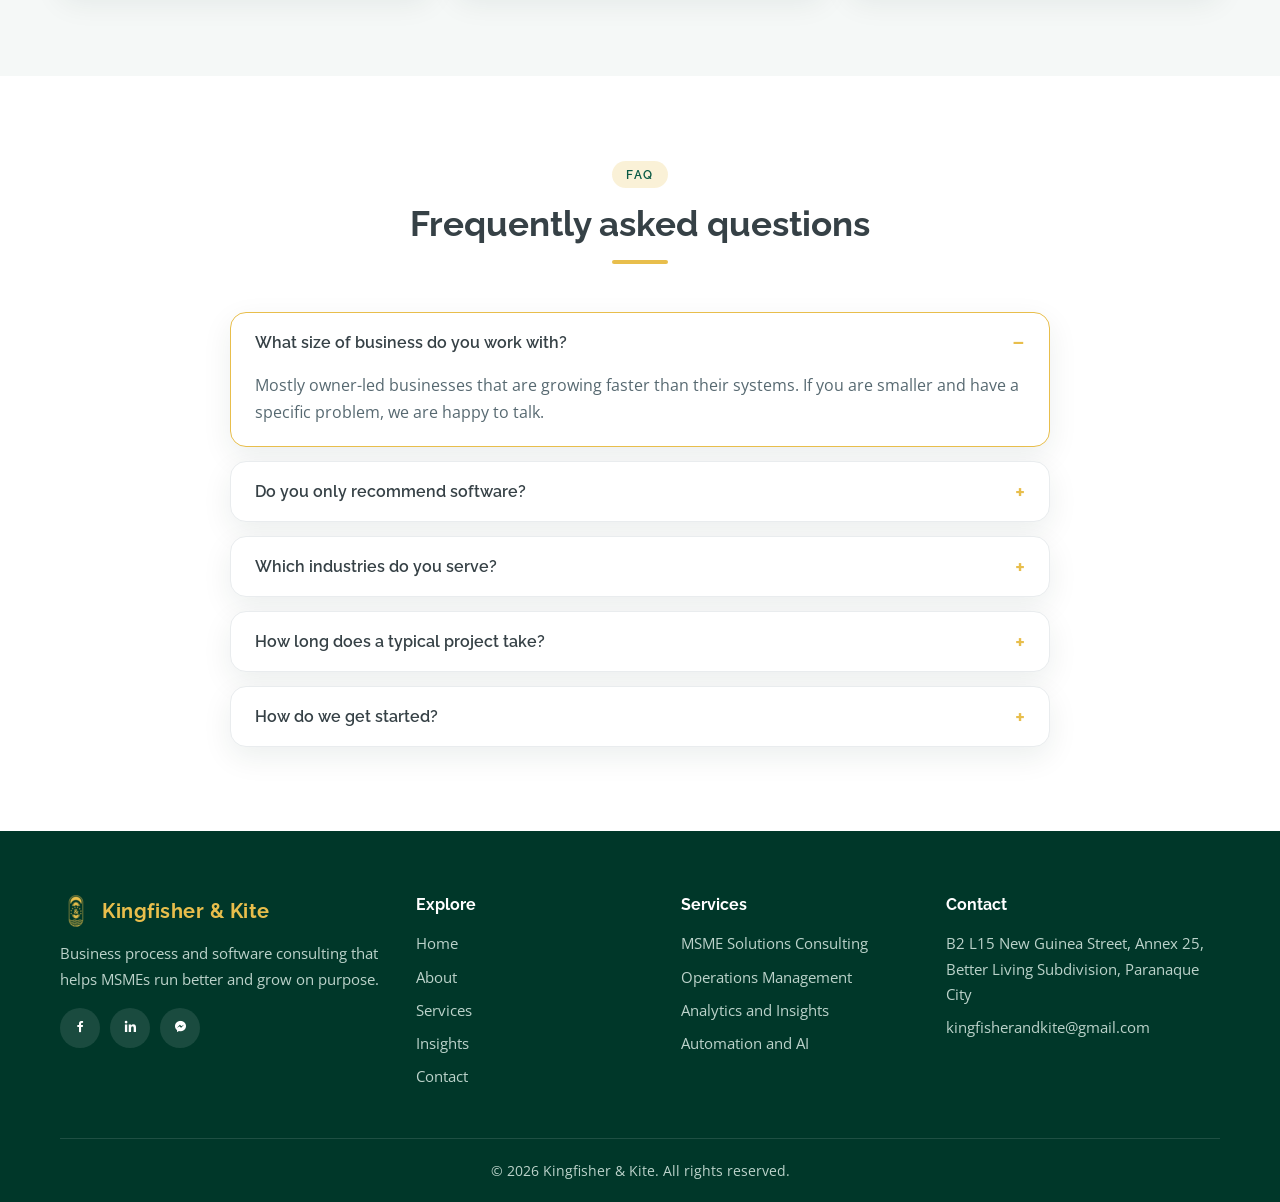
==== commit d0f9f20e: "Revise copy, real logo, articles, remove phone and partners Co-authored-by: Copilot App <223556219+C" ====
--- a/about.html
+++ b/about.html
@@ -4,7 +4,7 @@
 <meta charset="utf-8">
 <meta name="viewport" content="width=device-width, initial-scale=1">
 <title>About | Kingfisher &amp; Kite</title>
-<meta name="description" content="Learn about Kingfisher & Kite, a business process and SaaS-based consulting firm for MSMEs.">
+<meta name="description" content="Learn how Kingfisher & Kite works with MSMEs, what we focus on, and the framework behind our engagements.">
 <meta name="theme-color" content="#003729">
 <link rel="icon" href="assets/img/faviconre.png">
 <link rel="preconnect" href="https://fonts.googleapis.com"><link rel="preconnect" href="https://fonts.gstatic.com" crossorigin>
@@ -15,7 +15,7 @@
 <body>
 <a class="skip" href="#main">Skip to content</a>
 <header id="header"><div class="container">
-  <a class="logo" href="index.html"><img src="assets/img/logo.svg" alt=""><span>Kingfisher &amp; Kite<small>Consultancy for MSMEs</small></span></a>
+  <a class="logo" href="index.html"><img src="assets/img/faviconre.png" alt=""><span>Kingfisher &amp; Kite<small>Consultancy for MSMEs</small></span></a>
   <button class="burger" aria-label="Menu" aria-expanded="false"><i class="bx bx-menu"></i></button>
   <ul class="nav">
     <li><a href="index.html">Home</a></li><li><a href="about.html">About</a></li><li><a href="services.html">Services</a></li><li><a href="insights.html">Insights</a></li><li><a href="contact.html">Contact</a></li>
@@ -24,66 +24,68 @@
 </div></header>
 
 <main id="main">
-<section class="page-hero"><div class="container"><div class="crumbs"><a href="index.html">Home</a> / About</div><h1>About Kingfisher &amp; Kite</h1><p>Thinkers and creators with end-to-end expertise, helping MSMEs grow through strategic consulting.</p></div></section>
+<section class="page-hero"><div class="container"><div class="crumbs"><a href="index.html">Home</a> / About</div><h1>About Kingfisher &amp; Kite</h1><p>A consultancy that sits beside owners and teams, not above them.</p></div></section>
 
 <section class="section"><div class="container split">
-  <div class="reveal"><span class="eyebrow">Who We Are</span><h2>The consultancy built for MSMEs</h2>
-    <p>Kingfisher &amp; Kite is a business process and SaaS-based consulting firm focused on helping MSMEs grow their businesses through transformative and strategic consulting.</p>
-    <p>We craft innovative and out-of-the-box solutions that combine modern technology with timeless industry best practices, tailor-fit to each client.</p></div>
-  <img class="reveal" src="assets/img/about1.png" alt="Team building a digital solution" width="460" height="460">
+  <div class="reveal"><span class="eyebrow">Who We Are</span><h2>Built for owner-led businesses</h2>
+    <p>Kingfisher &amp; Kite is a business process and software consulting firm focused on MSMEs. Our clients are the cafes, food producers, retailers and service companies that make up most of the Philippine economy, and that rarely get advice sized for them.</p>
+    <p>The name says how we work. The kingfisher dives with precision on a specific target. The kite rides the wind and goes higher. We pair sharp, specific fixes with a broader view of where your business is headed.</p>
+    <p>Our team combines operations, finance, marketing and software skills, so a single engagement can cover the process, the numbers and the tool that supports them.</p></div>
+  <img class="reveal" src="assets/img/about1.png" alt="A team building a digital solution together" width="460" height="460">
 </div></section>
 
 <section class="section alt"><div class="container">
-  <div class="section-head reveal"><span class="eyebrow">Focus Areas</span><h2>What we specialize in</h2></div>
+  <div class="section-head reveal"><span class="eyebrow">Focus Areas</span><h2>What we specialize in</h2><p>Five areas, chosen because they are where small businesses most often get stuck.</p></div>
   <div class="grid g3">
-    <article class="card reveal"><div class="icon"><i class="bx bx-buildings"></i></div><h3>Enterprise Solutions Consulting</h3><p>Architecting systems and processes that scale with your organization.</p></article>
-    <article class="card reveal"><div class="icon"><i class="bx bx-chip"></i></div><h3>Machine Learning and Automation</h3><p>Structured data-learning and automation to remove repetitive work.</p></article>
-    <article class="card reveal"><div class="icon"><i class="bx bx-cog"></i></div><h3>Operations Management Systems</h3><p>Streamlined day-to-day operations, from menus to cash flow.</p></article>
-    <article class="card reveal"><div class="icon"><i class="bx bx-trending-up"></i></div><h3>Brand Sales and Marketing Development</h3><p>Know how, when and what to sell to your customers.</p></article>
-    <article class="card reveal"><div class="icon"><i class="bx bx-book-reader"></i></div><h3>Education Tech and Corporate Training</h3><p>Equip your people with the skills and tools to execute.</p></article>
-    <article class="card dark reveal"><div class="icon"><i class="bx bx-bulb"></i></div><h3>Custom Engagements</h3><p>Have a unique challenge? We design the engagement around you.</p></article>
+    <article class="card reveal"><div class="icon"><i class="bx bx-buildings"></i></div><h3>Enterprise Solutions Consulting</h3><p>Choosing, configuring and rolling out the core systems a growing company needs, such as accounting, inventory, point of sale and customer records, so they talk to each other.</p></article>
+    <article class="card reveal"><div class="icon"><i class="bx bx-chip"></i></div><h3>Machine Learning and Automation</h3><p>Automating repeat work and applying simple forecasting, for example predicting weekly demand so you buy the right amount of stock.</p></article>
+    <article class="card reveal"><div class="icon"><i class="bx bx-cog"></i></div><h3>Operations Management Systems</h3><p>Standard procedures, checklists and reports that make daily operations repeatable, even when the owner is away.</p></article>
+    <article class="card reveal"><div class="icon"><i class="bx bx-trending-up"></i></div><h3>Brand, Sales and Marketing Development</h3><p>Positioning, pricing, channels and promotions grounded in who your best customers are and what they actually buy.</p></article>
+    <article class="card reveal"><div class="icon"><i class="bx bx-book-reader"></i></div><h3>Education Tech and Corporate Training</h3><p>Hands-on training so your people can run the new process and tools without needing us in the room.</p></article>
+    <article class="card reveal"><div class="icon"><i class="bx bx-heart"></i></div><h3>Customer Engagement</h3><p>Loyalty, feedback and repeat purchase programs that turn one-time buyers into regulars you can reach directly.</p></article>
   </div>
 </div></section>
 
 <section class="section"><div class="container">
-  <div class="section-head reveal"><span class="eyebrow">Our Philosophy</span><h2>Four pillars of growth</h2></div>
+  <div class="section-head reveal"><span class="eyebrow">Our Framework</span><h2>Four pillars of growth</h2>
+    <p>These pillars guide how we scope and sequence our work. Most engagements move through them in order, though some start at the pillar where the pain is greatest.</p></div>
   <div class="grid g4">
-    <article class="card reveal"><span class="num">01</span><div class="icon"><i class="bx bx-search-alt"></i></div><h3>Engage Through Insights</h3><p>Analyze data and uncover untapped market opportunities to decide how, when, and what to sell.</p></article>
-    <article class="card reveal"><span class="num">02</span><div class="icon"><i class="bx bx-rocket"></i></div><h3>Accelerate Business Growth</h3><p>Remove complexity and dead weight from operations to speed up day-to-day activities.</p></article>
-    <article class="card reveal"><span class="num">03</span><div class="icon"><i class="bx bx-compass"></i></div><h3>Lead With Purpose</h3><p>Gain clarity, focus, and the confidence to act, especially in the unknown.</p></article>
-    <article class="card reveal"><span class="num">04</span><div class="icon"><i class="bx bx-bar-chart-alt-2"></i></div><h3>Data-Driven Decisions</h3><p>Build a sustainable growth strategy, predict trends and optimize operational efforts.</p></article>
+    <article class="card reveal"><div class="top"><span class="num">01</span><div class="icon"><i class="bx bx-search-alt"></i></div></div><h3>Engage Through Insights</h3><p>We start by understanding your market and your own records: who buys, when, how much, and why they leave. The result is a short list of opportunities you have not tapped yet.</p></article>
+    <article class="card reveal"><div class="top"><span class="num">02</span><div class="icon"><i class="bx bx-rocket"></i></div></div><h3>Accelerate Business Growth</h3><p>We map your processes end to end and cut the steps that add delay without adding value, so the same team can handle more orders without burning out.</p></article>
+    <article class="card reveal"><div class="top"><span class="num">03</span><div class="icon"><i class="bx bx-compass"></i></div></div><h3>Lead With Purpose</h3><p>We help owners define what the business stands for and where it is going, so every decision on pricing, hiring or expansion points the same direction.</p></article>
+    <article class="card reveal"><div class="top"><span class="num">04</span><div class="icon"><i class="bx bx-bar-chart-alt-2"></i></div></div><h3>Data-Driven Decisions</h3><p>With clean numbers in place, we set targets, track them monthly and adjust. Growth becomes a plan you review, not a hope you carry.</p></article>
   </div>
 </div></section>
 
 <section class="section alt"><div class="container">
-  <div class="section-head reveal"><span class="eyebrow">Partners</span><h2>Trusted industry partners</h2><p>Picking the right partners is crucial to the success of any business. These are some of the leading companies we work with.</p></div>
-  <div class="partners reveal">
-    <div class="partner"><img src="assets/img/clients/xendit.png" alt="Xendit" loading="lazy"></div>
-    <div class="partner"><img src="assets/img/clients/payapp.png" alt="PayApp" loading="lazy"></div>
-    <div class="partner"><img src="assets/img/clients/cb.png" alt="CB" loading="lazy"></div>
-    <div class="partner"><img src="assets/img/clients/waltermity.png" alt="Waltermity" loading="lazy"></div>
+  <div class="section-head reveal"><span class="eyebrow">How an Engagement Runs</span><h2>What to expect when we work together</h2></div>
+  <div class="grid g3">
+    <article class="card reveal"><h3>A short discovery</h3><p>One or two conversations, a walk through your operation and a look at your records. We tell you what we see and whether we are the right fit.</p></article>
+    <article class="card reveal"><h3>A clear scope</h3><p>You get a written plan with deliverables, timeline and fees before anything starts. No open-ended retainers unless you want one.</p></article>
+    <article class="card reveal"><h3>Handover, not dependence</h3><p>We document what we build and train your team on it. Our goal is that you can run it yourselves, with us available if you need us.</p></article>
   </div>
 </div></section>
 
 <section class="section"><div class="container">
   <div class="section-head reveal"><span class="eyebrow">FAQ</span><h2>Frequently asked questions</h2></div>
   <div class="faq reveal">
-    <details open><summary>Who do you work with?</summary><p>We focus on micro, small and medium enterprises (MSMEs) looking to streamline operations, use data, and grow sustainably.</p></details>
-    <details><summary>Are your solutions one-size-fits-all?</summary><p>No. Every solution is customized and tailor-fit to the client's context, goals and resources.</p></details>
-    <details><summary>Which industries do you serve?</summary><p>Our team has end-to-end expertise across different sectors, including food and beverage, retail, fintech and education.</p></details>
-    <details><summary>How do we get started?</summary><p>Send us a message or email. We'll set up a discovery conversation to understand your business and recommend next steps.</p></details>
+    <details open><summary>What size of business do you work with?</summary><p>Mostly owner-led businesses that are growing faster than their systems. If you are smaller and have a specific problem, we are happy to talk.</p></details>
+    <details><summary>Do you only recommend software?</summary><p>No. Often the fix is a clearer process or a better report, and software comes second. We only recommend a tool when it solves a problem you actually have.</p></details>
+    <details><summary>Which industries do you serve?</summary><p>Food and beverage, retail and distribution, payments and fintech, and education are where we have the most experience. The same ideas apply across other small business sectors.</p></details>
+    <details><summary>How long does a typical project take?</summary><p>It depends on scope, and we put a timeline in writing before we begin. A discovery is short, and implementation depends on how many processes and systems are involved.</p></details>
+    <details><summary>How do we get started?</summary><p>Send us an email or use the contact form. We will set up an introductory call to understand your situation and suggest next steps.</p></details>
   </div>
 </div></section>
 </main>
 
 <footer><div class="container">
   <div class="grid">
-    <div><a class="logo" href="index.html"><img src="assets/img/logo.svg" alt=""><span>Kingfisher &amp; Kite</span></a>
-      <p style="margin-top:14px">Business process and SaaS-based consulting that helps MSMEs grow through strategy, technology and data.</p>
+    <div><a class="logo" href="index.html"><img src="assets/img/faviconre.png" alt=""><span>Kingfisher &amp; Kite</span></a>
+      <p style="margin-top:14px">Business process and software consulting that helps MSMEs run better and grow on purpose.</p>
       <div class="social"><a href="https://www.facebook.com/kingfisherandkite" aria-label="Facebook" target="_blank" rel="noopener"><i class="bx bxl-facebook"></i></a><a href="https://www.linkedin.com/company/kingfisherandkite" aria-label="LinkedIn" target="_blank" rel="noopener"><i class="bx bxl-linkedin"></i></a><a href="http://m.me/kingfisherandkite" aria-label="Messenger" target="_blank" rel="noopener"><i class="bx bxl-messenger"></i></a></div></div>
     <div><h4>Explore</h4><ul><li><a href="index.html">Home</a></li><li><a href="about.html">About</a></li><li><a href="services.html">Services</a></li><li><a href="insights.html">Insights</a></li><li><a href="contact.html">Contact</a></li></ul></div>
-    <div><h4>Services</h4><ul><li><a href="services.html#consulting">MSMEs Solutions Consulting</a></li><li><a href="services.html#operations">Operations Management</a></li><li><a href="services.html#analytics">Analytics and Insights</a></li><li><a href="services.html#automation">Automation &amp; AI</a></li></ul></div>
-    <div><h4>Contact</h4><ul><li>B2 L15 New Guinea Street, Annex 25, Better Living Subdivision, Paranaque City</li><li><a href="mailto:kingfisherandkite@gmail.com">kingfisherandkite@gmail.com</a></li><li><a href="tel:+639171764806">+63 917 176 4806</a></li></ul></div>
+    <div><h4>Services</h4><ul><li><a href="services.html#consulting">MSME Solutions Consulting</a></li><li><a href="services.html#operations">Operations Management</a></li><li><a href="services.html#analytics">Analytics and Insights</a></li><li><a href="services.html#automation">Automation and AI</a></li></ul></div>
+    <div><h4>Contact</h4><ul><li>B2 L15 New Guinea Street, Annex 25, Better Living Subdivision, Paranaque City</li><li><a href="mailto:kingfisherandkite@gmail.com">kingfisherandkite@gmail.com</a></li></ul></div>
   </div>
   <div class="copy">&copy; 2026 Kingfisher &amp; Kite. All rights reserved.</div>
 </div></footer>
--- a/assets/css/style.css
+++ b/assets/css/style.css
@@ -172,3 +172,26 @@
 .stats .grid{grid-template-columns:repeat(2,1fr)}
 .band{padding:40px 22px}
 }
+
+/* refinements */
+.logo img{width:32px;height:32px}
+.form .btn{align-self:flex-start;width:auto}
+.card .top{display:flex;align-items:center;gap:14px;margin-bottom:18px}
+.card .top .icon{margin:0}
+.card .num{position:static;font:700 2rem "Raleway",sans-serif;color:var(--gold);line-height:1}
+.split .card{height:auto}
+.article{max-width:760px;margin:0 auto}
+.article h2{margin-top:1.6em;font-size:1.5rem}
+.article p,.article li{font-size:1.04rem}
+.article ul{padding-left:1.2em;margin:0 0 1em}
+.article .lead{font-size:1.2rem;color:var(--ink)}
+.article .callout{background:var(--bg);border-left:5px solid var(--gold);border-radius:12px;padding:20px 24px;margin:1.6em 0}
+.article .callout p{margin:0}
+.article-meta{color:#8a979c;font-size:.88rem;margin-bottom:24px}
+.card .more{display:inline-block}
+.card h3 a{color:inherit}
+.fw{display:grid;grid-template-columns:repeat(4,1fr);gap:16px;counter-reset:f}
+.fw .card{padding:24px}
+.table-note{font-size:.92rem;color:var(--muted)}
+@media (max-width:992px){.fw{grid-template-columns:repeat(2,minmax(0,1fr))}}
+@media (max-width:600px){.fw{grid-template-columns:minmax(0,1fr)}}
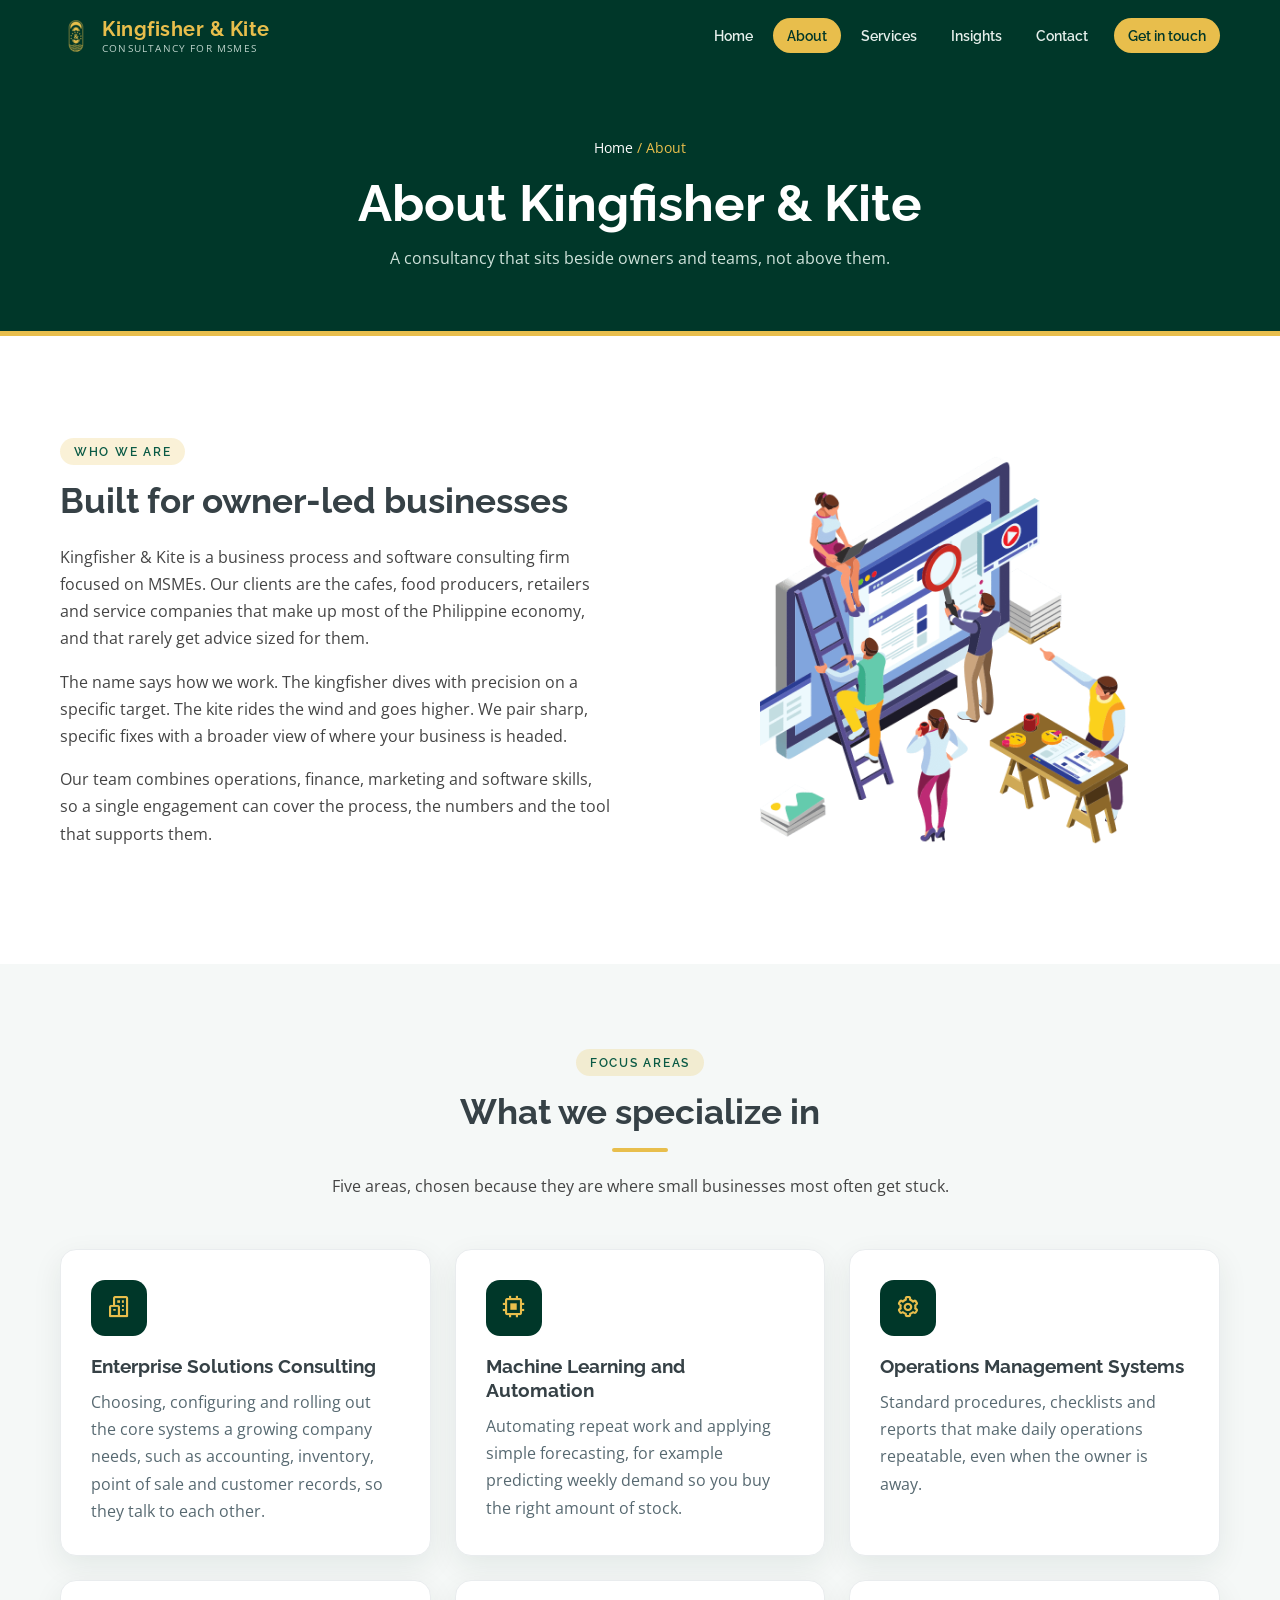
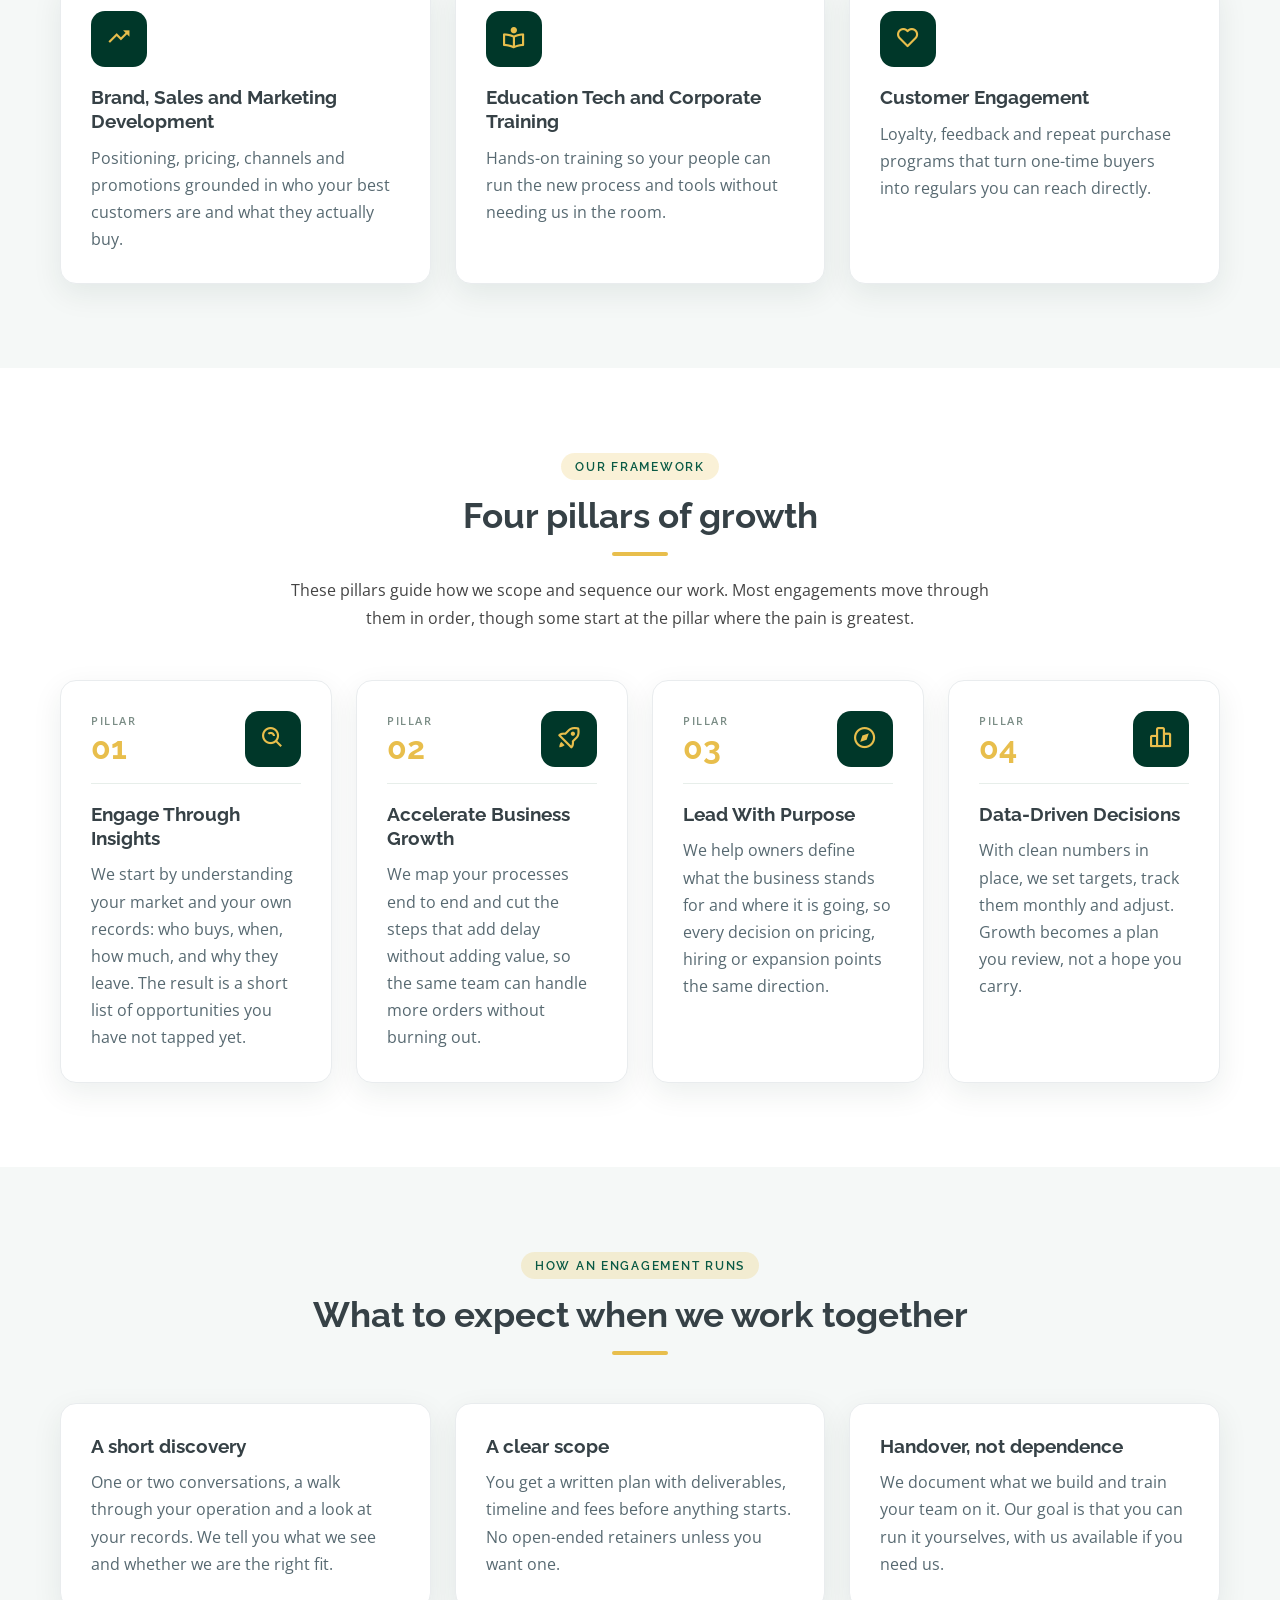
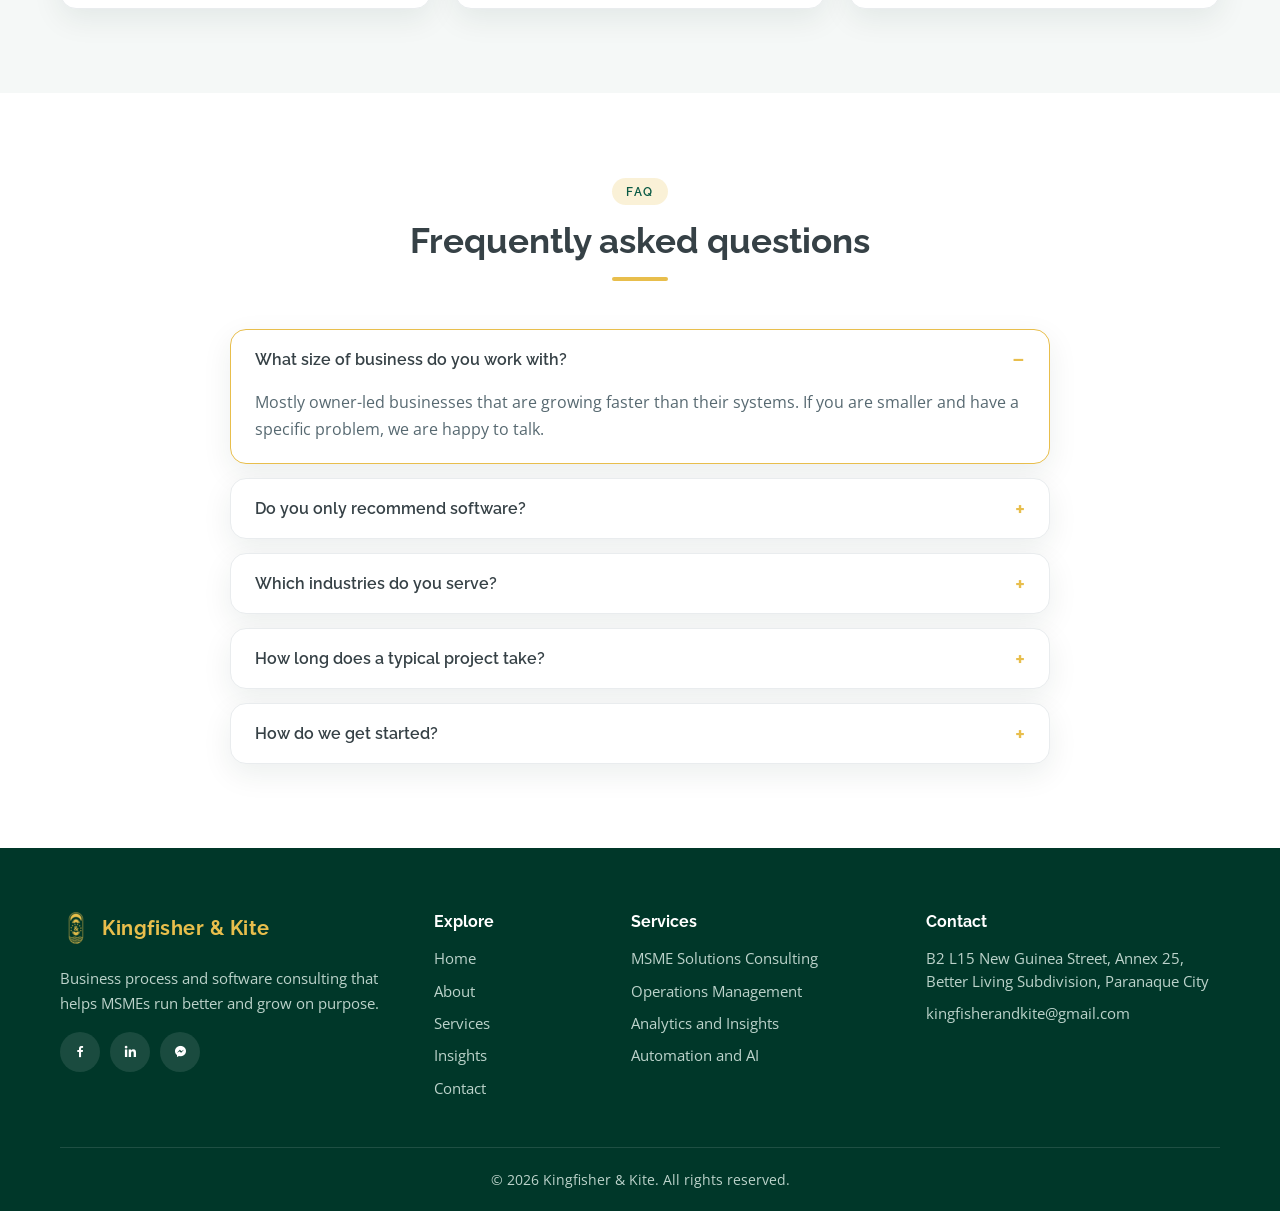
==== commit 7280bf0e: "Long form articles with charts, stats bar, footer and pillar card layout Co-authored-by: Copilot App" ====
--- a/about.html
+++ b/about.html
@@ -50,10 +50,10 @@
   <div class="section-head reveal"><span class="eyebrow">Our Framework</span><h2>Four pillars of growth</h2>
     <p>These pillars guide how we scope and sequence our work. Most engagements move through them in order, though some start at the pillar where the pain is greatest.</p></div>
   <div class="grid g4">
-    <article class="card reveal"><div class="top"><span class="num">01</span><div class="icon"><i class="bx bx-search-alt"></i></div></div><h3>Engage Through Insights</h3><p>We start by understanding your market and your own records: who buys, when, how much, and why they leave. The result is a short list of opportunities you have not tapped yet.</p></article>
-    <article class="card reveal"><div class="top"><span class="num">02</span><div class="icon"><i class="bx bx-rocket"></i></div></div><h3>Accelerate Business Growth</h3><p>We map your processes end to end and cut the steps that add delay without adding value, so the same team can handle more orders without burning out.</p></article>
-    <article class="card reveal"><div class="top"><span class="num">03</span><div class="icon"><i class="bx bx-compass"></i></div></div><h3>Lead With Purpose</h3><p>We help owners define what the business stands for and where it is going, so every decision on pricing, hiring or expansion points the same direction.</p></article>
-    <article class="card reveal"><div class="top"><span class="num">04</span><div class="icon"><i class="bx bx-bar-chart-alt-2"></i></div></div><h3>Data-Driven Decisions</h3><p>With clean numbers in place, we set targets, track them monthly and adjust. Growth becomes a plan you review, not a hope you carry.</p></article>
+    <article class="card reveal"><div class="top"><span class="num"><small>Pillar</small>01</span><div class="icon"><i class="bx bx-search-alt"></i></div></div><h3>Engage Through Insights</h3><p>We start by understanding your market and your own records: who buys, when, how much, and why they leave. The result is a short list of opportunities you have not tapped yet.</p></article>
+    <article class="card reveal"><div class="top"><span class="num"><small>Pillar</small>02</span><div class="icon"><i class="bx bx-rocket"></i></div></div><h3>Accelerate Business Growth</h3><p>We map your processes end to end and cut the steps that add delay without adding value, so the same team can handle more orders without burning out.</p></article>
+    <article class="card reveal"><div class="top"><span class="num"><small>Pillar</small>03</span><div class="icon"><i class="bx bx-compass"></i></div></div><h3>Lead With Purpose</h3><p>We help owners define what the business stands for and where it is going, so every decision on pricing, hiring or expansion points the same direction.</p></article>
+    <article class="card reveal"><div class="top"><span class="num"><small>Pillar</small>04</span><div class="icon"><i class="bx bx-bar-chart-alt-2"></i></div></div><h3>Data-Driven Decisions</h3><p>With clean numbers in place, we set targets, track them monthly and adjust. Growth becomes a plan you review, not a hope you carry.</p></article>
   </div>
 </div></section>
 
--- a/assets/css/style.css
+++ b/assets/css/style.css
@@ -195,3 +195,24 @@
 .table-note{font-size:.92rem;color:var(--muted)}
 @media (max-width:992px){.fw{grid-template-columns:repeat(2,minmax(0,1fr))}}
 @media (max-width:600px){.fw{grid-template-columns:minmax(0,1fr)}}
+
+/* round 3 */
+footer .grid{grid-template-columns:1.7fr .8fr 1.3fr 1.5fr;gap:40px;align-items:start}
+footer h4{margin:0 0 16px;line-height:1.2}
+footer ul{gap:10px}
+footer li{line-height:1.5}
+footer .logo{display:inline-flex;align-items:center;gap:10px}
+.card .top{justify-content:space-between;align-items:center;padding-bottom:16px;margin-bottom:18px;border-bottom:1px solid #e7eeea}
+.card .num{display:flex;flex-direction:column;gap:4px;font:700 2rem "Raleway",sans-serif;color:var(--gold);line-height:1}
+.card .num small{font:600 .68rem "Open Sans",sans-serif;letter-spacing:.14em;text-transform:uppercase;color:#7a8c85}
+.article .lead:first-letter{font:700 3.2rem/0.9 "Raleway",sans-serif;float:left;padding:6px 10px 0 0;color:var(--green)}
+.article h2{margin-top:1.8em}
+.article blockquote{margin:1.8em 0;padding:4px 0 4px 22px;border-left:4px solid var(--gold);font:italic 1.25rem/1.5 "Raleway",sans-serif;color:var(--green)}
+.article hr{border:0;text-align:center;margin:2em 0;height:auto}
+.article hr:before{content:"\2022  \2022  \2022";color:var(--gold);letter-spacing:.5em}
+.chart{background:#fff;border:1px solid #e7eeea;border-radius:16px;padding:22px 22px 14px;margin:2em 0;box-shadow:0 8px 24px rgba(0,55,41,.06)}
+.chart svg{display:block;width:100%;height:auto}
+.chart figcaption{font-size:.84rem;color:#6b7b75;margin-top:10px;line-height:1.5}
+.chart .ct{font:700 1rem "Raleway",sans-serif;color:var(--green);margin-bottom:10px}
+.chart text{font-family:"Open Sans",sans-serif;fill:#3b4a45}
+@media(max-width:560px){.article .lead:first-letter{font-size:2.6rem}.chart{padding:16px 12px 10px}}
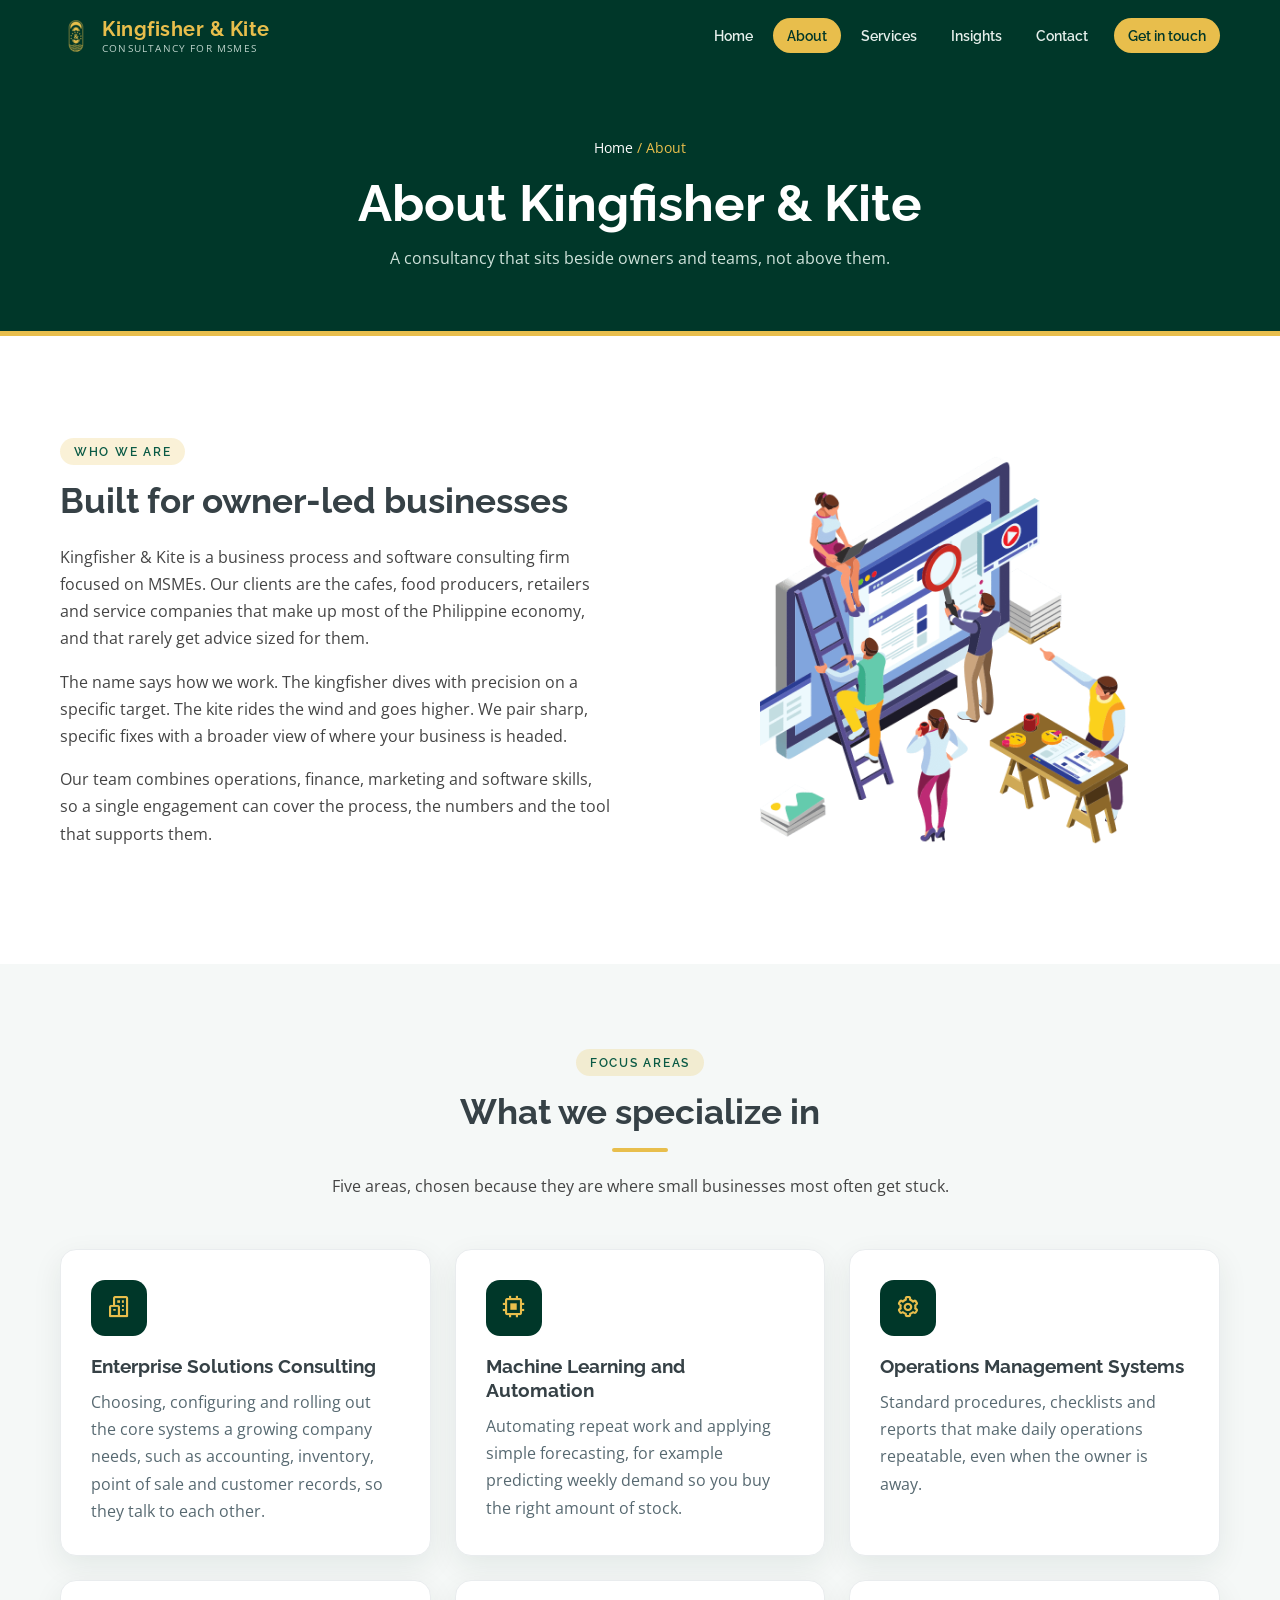
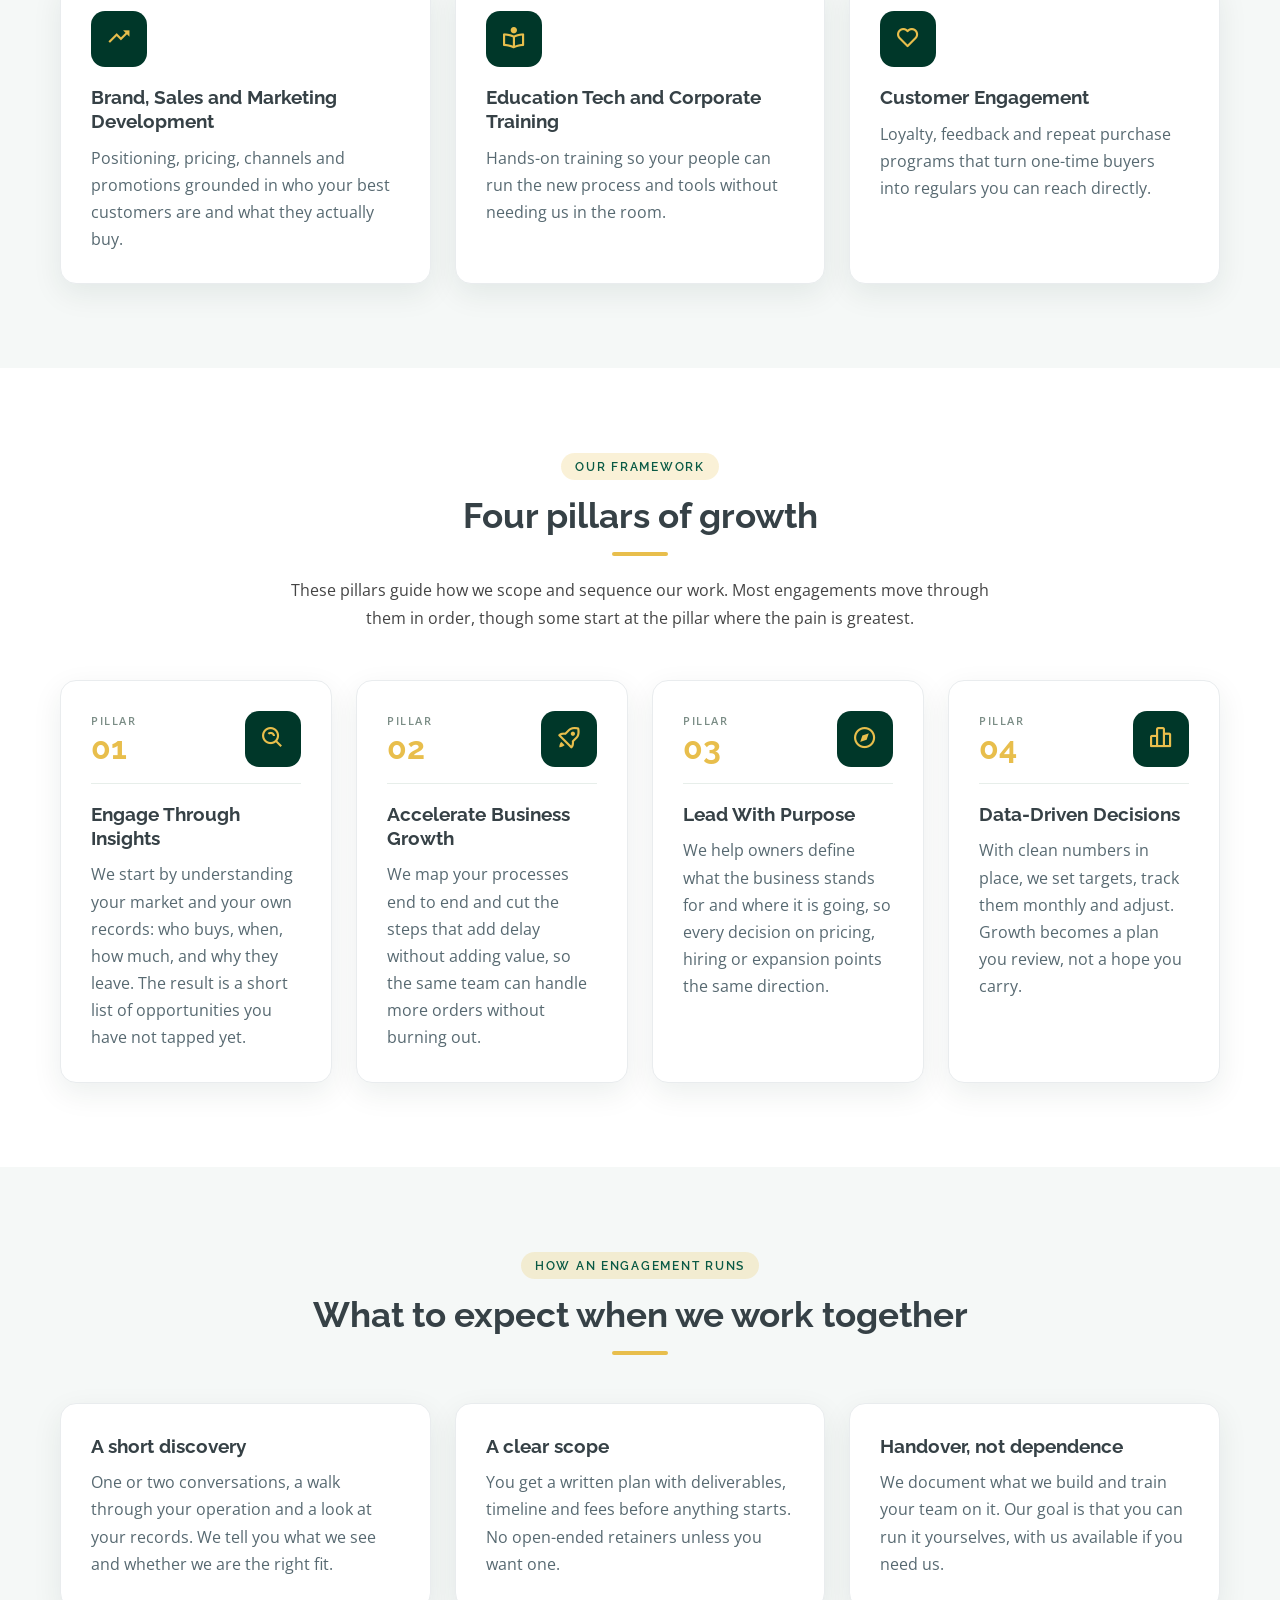
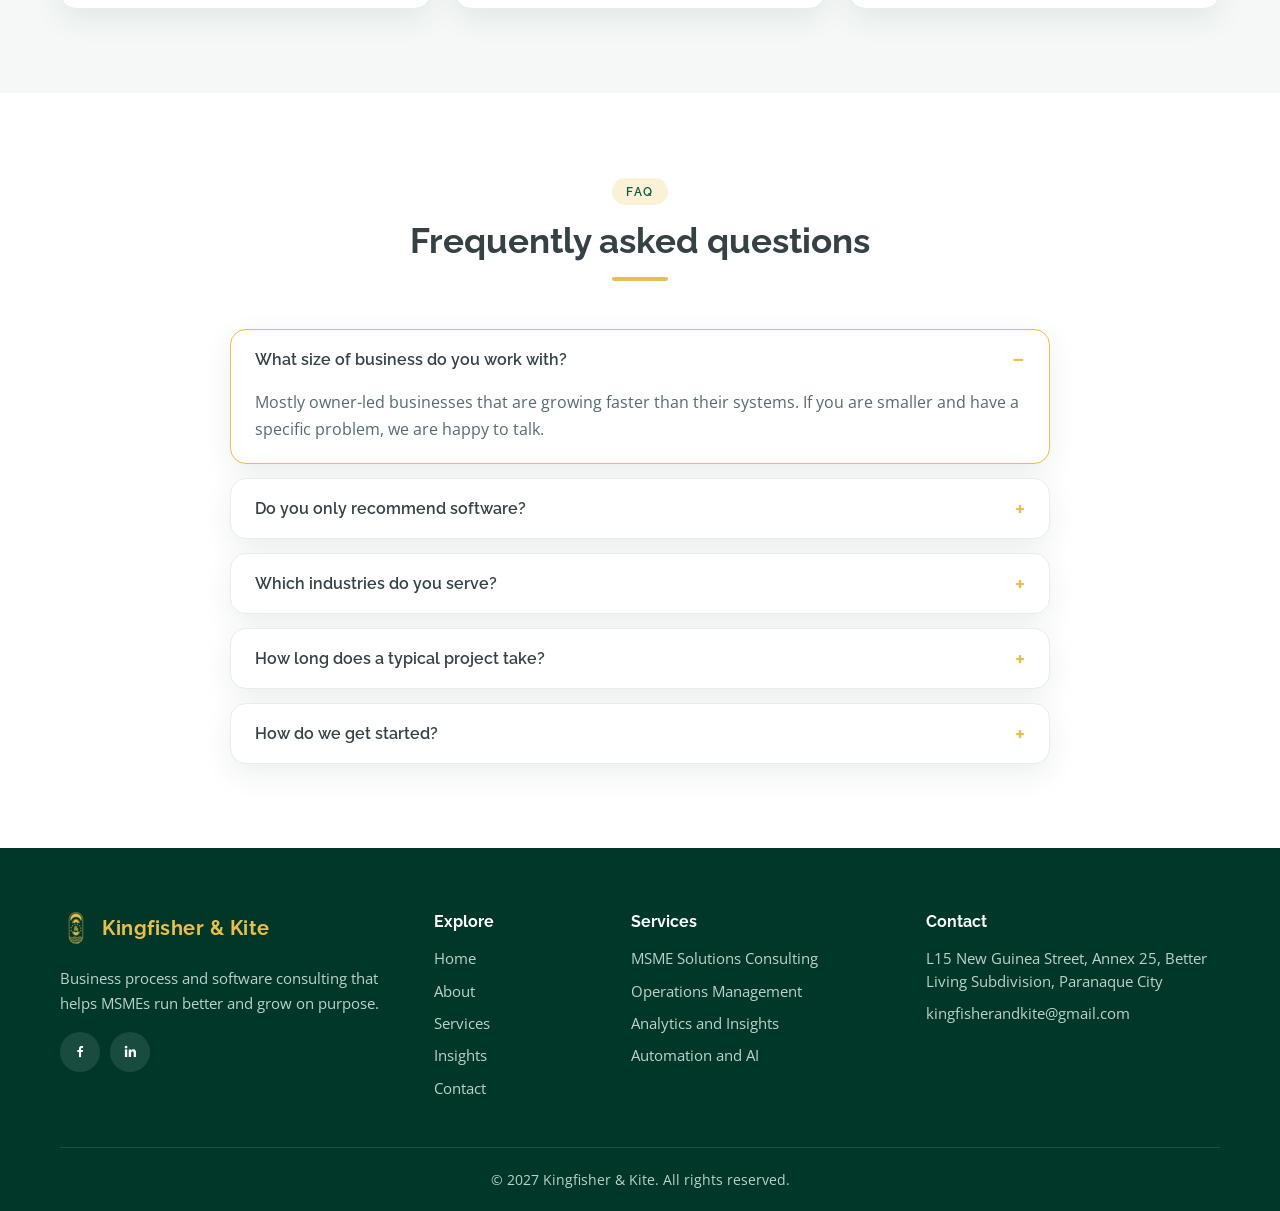
==== commit 6736616c: "Update copyright/address, remove Messenger, Resend-backed contact form Co-authored-by: Copilot App <" ====
--- a/about.html
+++ b/about.html
@@ -82,12 +82,12 @@
   <div class="grid">
     <div><a class="logo" href="index.html"><img src="assets/img/faviconre.png" alt=""><span>Kingfisher &amp; Kite</span></a>
       <p style="margin-top:14px">Business process and software consulting that helps MSMEs run better and grow on purpose.</p>
-      <div class="social"><a href="https://www.facebook.com/kingfisherandkite" aria-label="Facebook" target="_blank" rel="noopener"><i class="bx bxl-facebook"></i></a><a href="https://www.linkedin.com/company/kingfisherandkite" aria-label="LinkedIn" target="_blank" rel="noopener"><i class="bx bxl-linkedin"></i></a><a href="http://m.me/kingfisherandkite" aria-label="Messenger" target="_blank" rel="noopener"><i class="bx bxl-messenger"></i></a></div></div>
+      <div class="social"><a href="https://www.facebook.com/kingfisherandkite" aria-label="Facebook" target="_blank" rel="noopener"><i class="bx bxl-facebook"></i></a><a href="https://www.linkedin.com/company/kingfisherandkite" aria-label="LinkedIn" target="_blank" rel="noopener"><i class="bx bxl-linkedin"></i></a></div></div>
     <div><h4>Explore</h4><ul><li><a href="index.html">Home</a></li><li><a href="about.html">About</a></li><li><a href="services.html">Services</a></li><li><a href="insights.html">Insights</a></li><li><a href="contact.html">Contact</a></li></ul></div>
     <div><h4>Services</h4><ul><li><a href="services.html#consulting">MSME Solutions Consulting</a></li><li><a href="services.html#operations">Operations Management</a></li><li><a href="services.html#analytics">Analytics and Insights</a></li><li><a href="services.html#automation">Automation and AI</a></li></ul></div>
-    <div><h4>Contact</h4><ul><li>B2 L15 New Guinea Street, Annex 25, Better Living Subdivision, Paranaque City</li><li><a href="mailto:kingfisherandkite@gmail.com">kingfisherandkite@gmail.com</a></li></ul></div>
+    <div><h4>Contact</h4><ul><li>L15 New Guinea Street, Annex 25, Better Living Subdivision, Paranaque City</li><li><a href="mailto:kingfisherandkite@gmail.com">kingfisherandkite@gmail.com</a></li></ul></div>
   </div>
-  <div class="copy">&copy; 2026 Kingfisher &amp; Kite. All rights reserved.</div>
+  <div class="copy">&copy; 2027 Kingfisher &amp; Kite. All rights reserved.</div>
 </div></footer>
 <button class="totop" aria-label="Back to top">↑</button>
 <script src="assets/js/main.js"></script>
--- a/assets/css/style.css
+++ b/assets/css/style.css
@@ -216,3 +216,22 @@
 .chart .ct{font:700 1rem "Raleway",sans-serif;color:var(--green);margin-bottom:10px}
 .chart text{font-family:"Open Sans",sans-serif;fill:#3b4a45}
 @media(max-width:560px){.article .lead:first-letter{font-size:2.6rem}.chart{padding:16px 12px 10px}}
+
+/* round 4: three stats + responsive polish */
+.stats .grid{grid-template-columns:repeat(3,minmax(0,1fr));max-width:900px;margin:0 auto}
+img,svg{max-width:100%}
+@media (max-width:992px){
+.stats .grid{grid-template-columns:repeat(3,minmax(0,1fr))}
+footer .grid{grid-template-columns:repeat(2,minmax(0,1fr))}
+.g4{grid-template-columns:repeat(2,minmax(0,1fr))}
+}
+@media (max-width:600px){
+.stats .grid{grid-template-columns:minmax(0,1fr);gap:22px}
+.stat b{font-size:2.1rem}
+footer .grid{grid-template-columns:minmax(0,1fr);gap:28px}
+.g4,.g3,.g2{grid-template-columns:minmax(0,1fr)}
+.page-hero h1{font-size:1.7rem}
+.article{padding:0 4px}
+.card .top{padding-bottom:12px}
+}
+@media (max-width:380px){.page-hero h1{font-size:1.5rem}.btn{padding:11px 18px}}
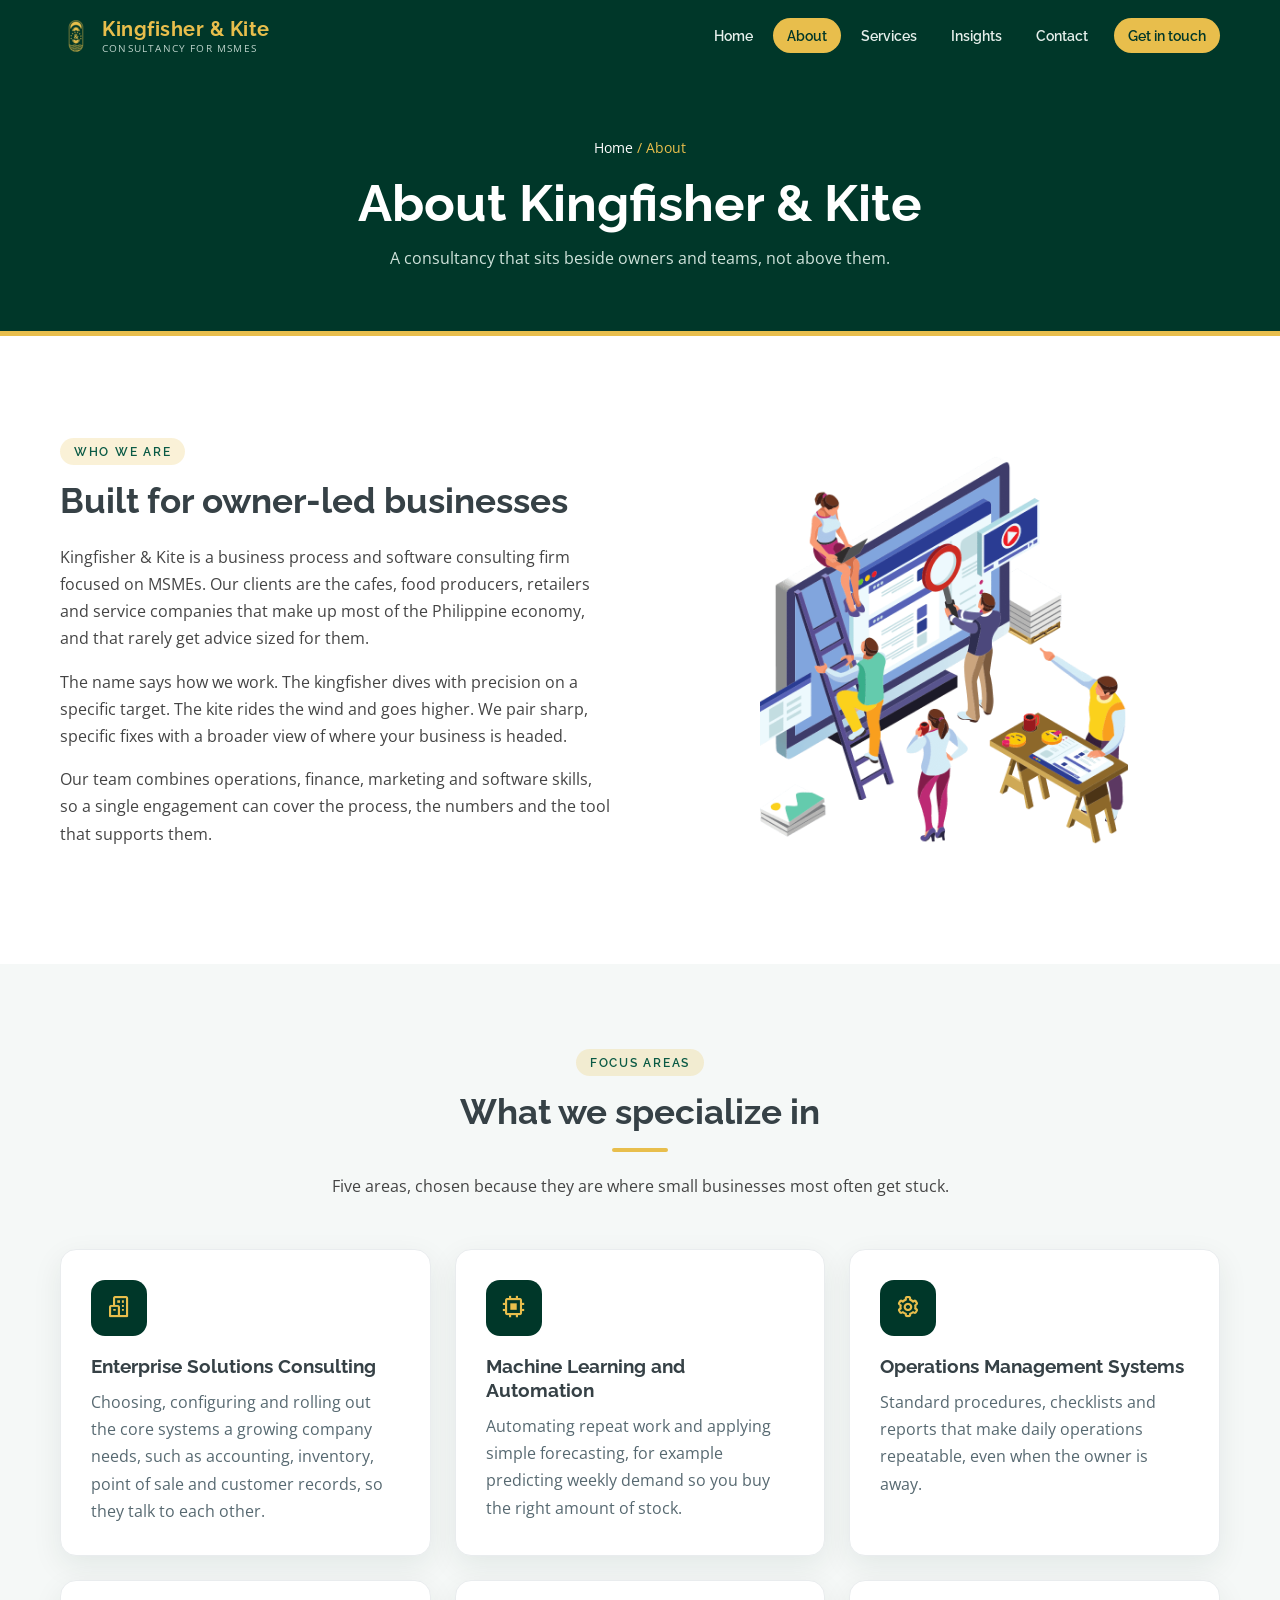
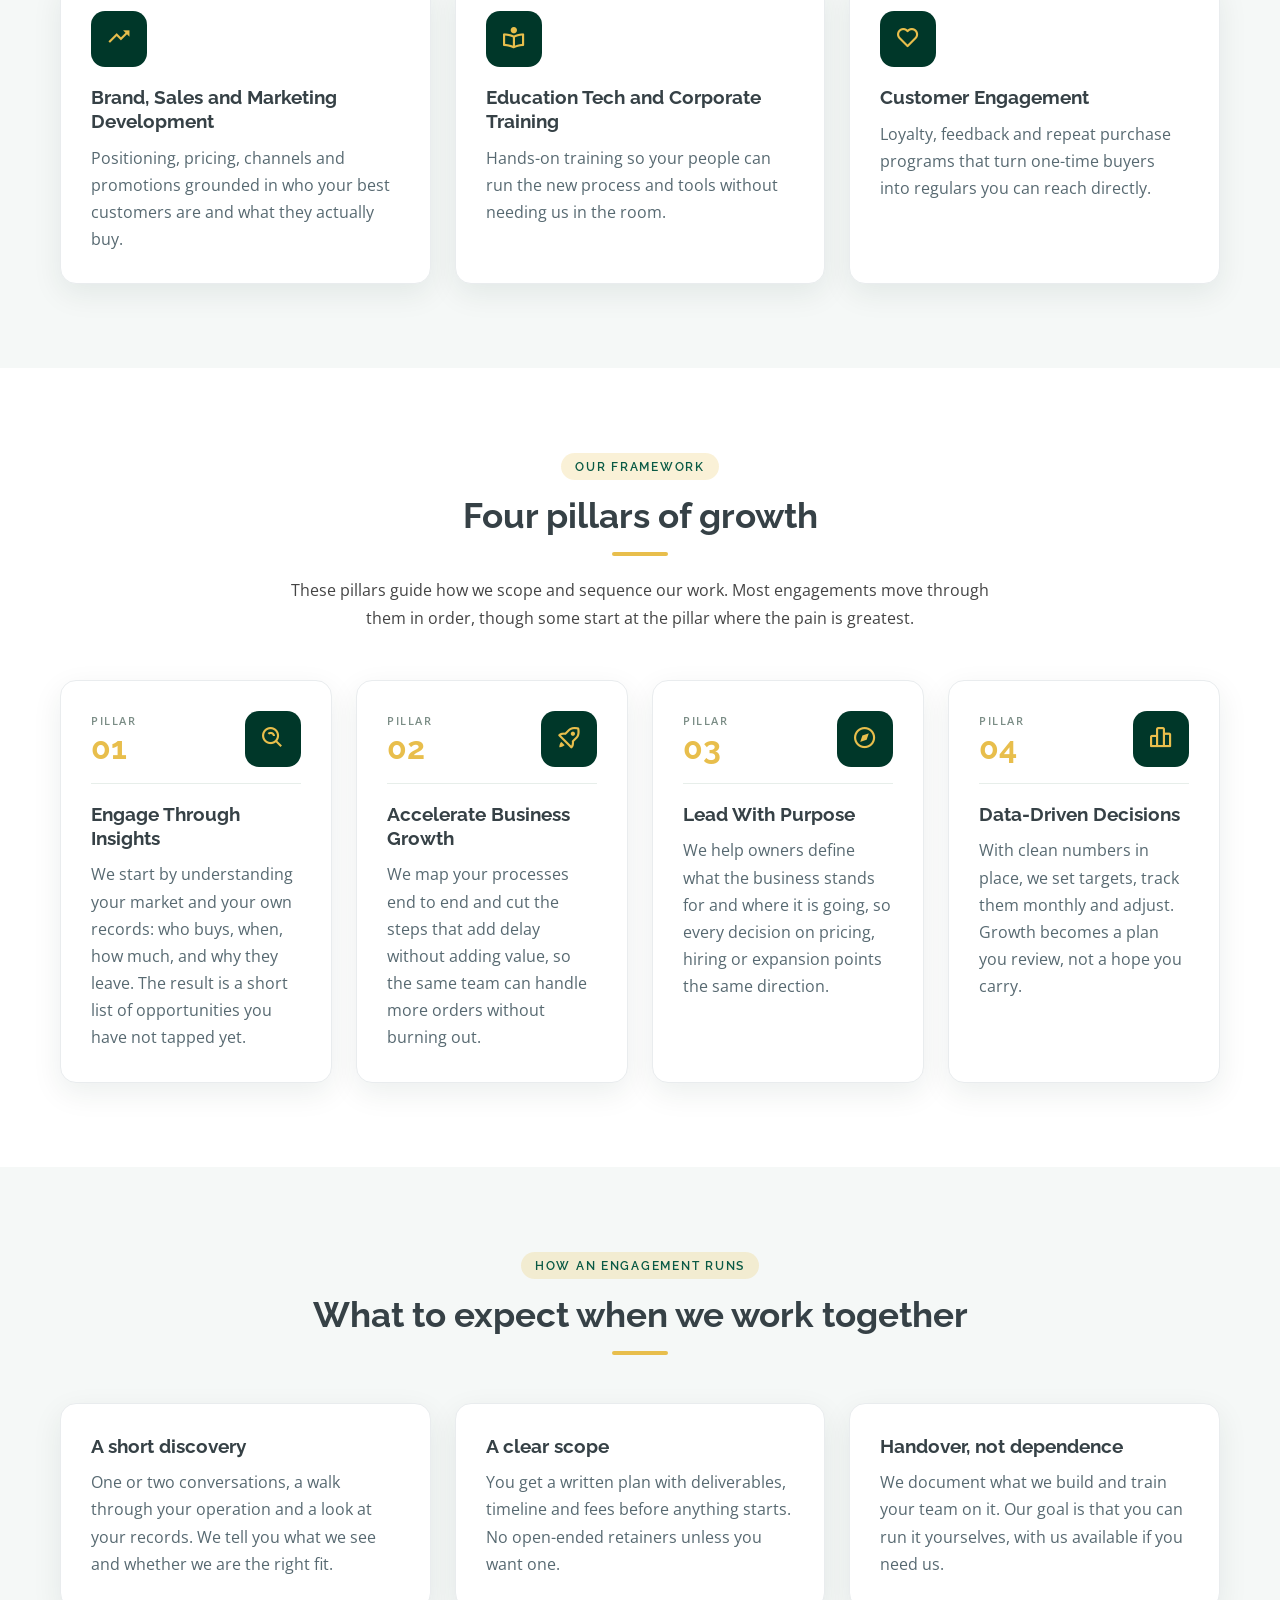
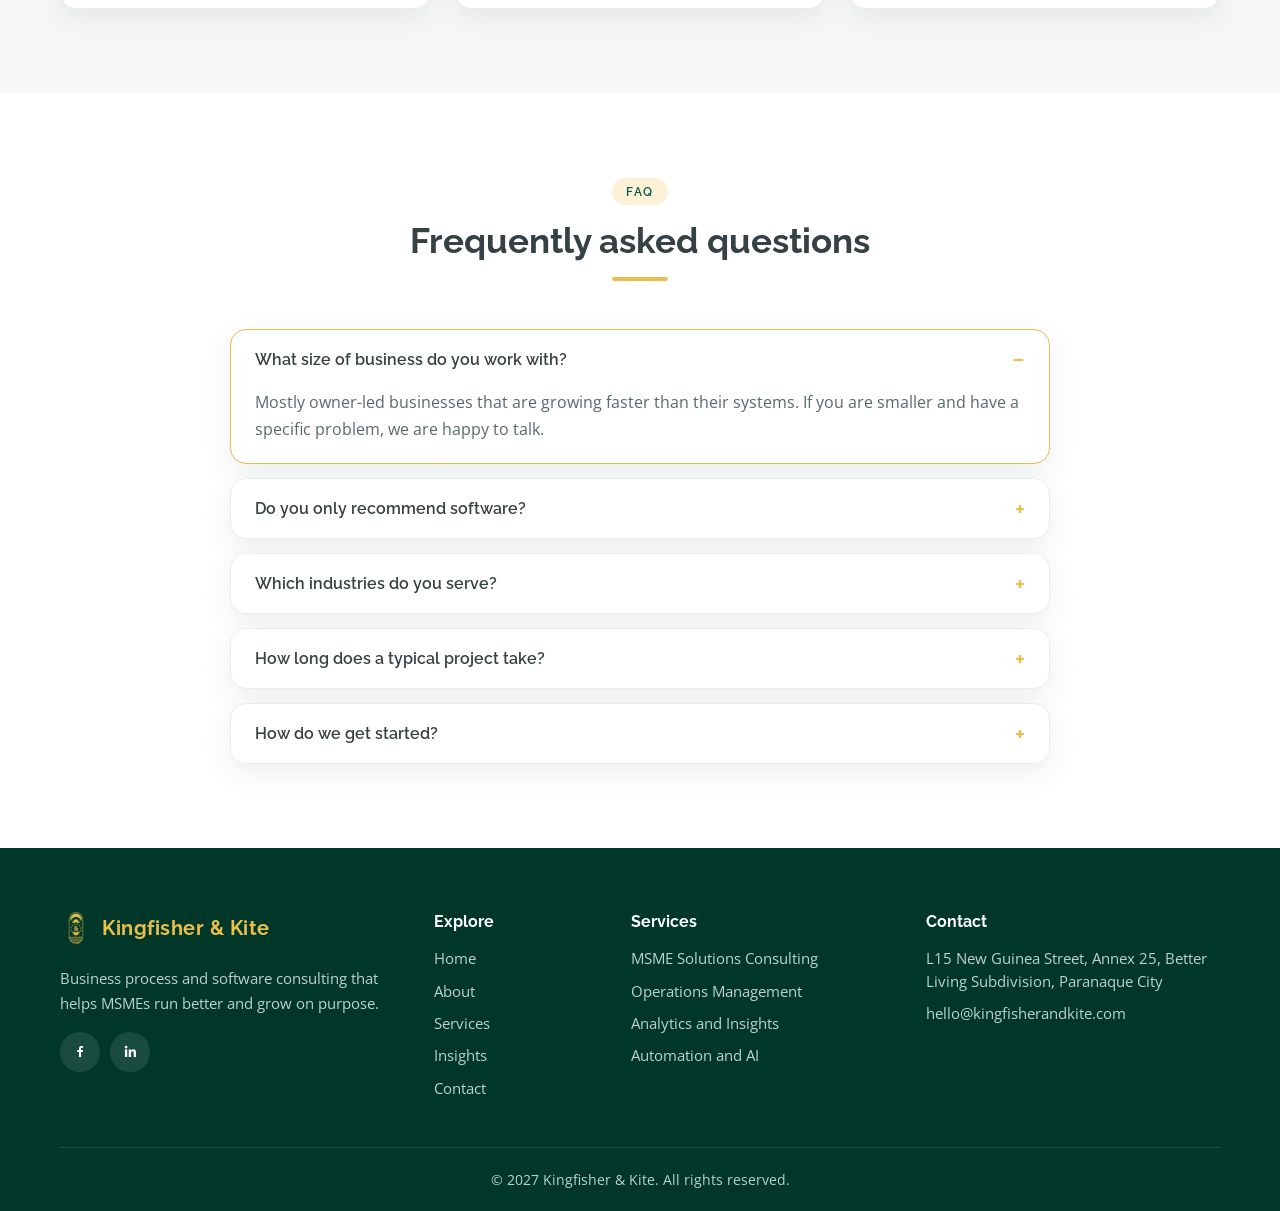
==== commit d059e6ff: "Use hello@kingfisherandkite.com as contact email; send via verified Resend domain Co-authored-by: Co" ====
--- a/about.html
+++ b/about.html
@@ -85,7 +85,7 @@
       <div class="social"><a href="https://www.facebook.com/kingfisherandkite" aria-label="Facebook" target="_blank" rel="noopener"><i class="bx bxl-facebook"></i></a><a href="https://www.linkedin.com/company/kingfisherandkite" aria-label="LinkedIn" target="_blank" rel="noopener"><i class="bx bxl-linkedin"></i></a></div></div>
     <div><h4>Explore</h4><ul><li><a href="index.html">Home</a></li><li><a href="about.html">About</a></li><li><a href="services.html">Services</a></li><li><a href="insights.html">Insights</a></li><li><a href="contact.html">Contact</a></li></ul></div>
     <div><h4>Services</h4><ul><li><a href="services.html#consulting">MSME Solutions Consulting</a></li><li><a href="services.html#operations">Operations Management</a></li><li><a href="services.html#analytics">Analytics and Insights</a></li><li><a href="services.html#automation">Automation and AI</a></li></ul></div>
-    <div><h4>Contact</h4><ul><li>L15 New Guinea Street, Annex 25, Better Living Subdivision, Paranaque City</li><li><a href="mailto:kingfisherandkite@gmail.com">kingfisherandkite@gmail.com</a></li></ul></div>
+    <div><h4>Contact</h4><ul><li>L15 New Guinea Street, Annex 25, Better Living Subdivision, Paranaque City</li><li><a href="mailto:hello@kingfisherandkite.com">hello@kingfisherandkite.com</a></li></ul></div>
   </div>
   <div class="copy">&copy; 2027 Kingfisher &amp; Kite. All rights reserved.</div>
 </div></footer>
--- a/assets/css/style.css
+++ b/assets/css/style.css
@@ -120,7 +120,7 @@
 
 /* contact */
 .contact{display:grid;grid-template-columns:.9fr 1.1fr;gap:28px;align-items:stretch}
-.info{display:grid;gap:18px}
+.info{display:grid;gap:18px;align-content:start;align-self:start}
 .info .card{flex-direction:row;gap:18px;align-items:center;padding:22px}
 .info .icon{margin:0}
 .info h3{margin:0 0 2px;font-size:1rem}
